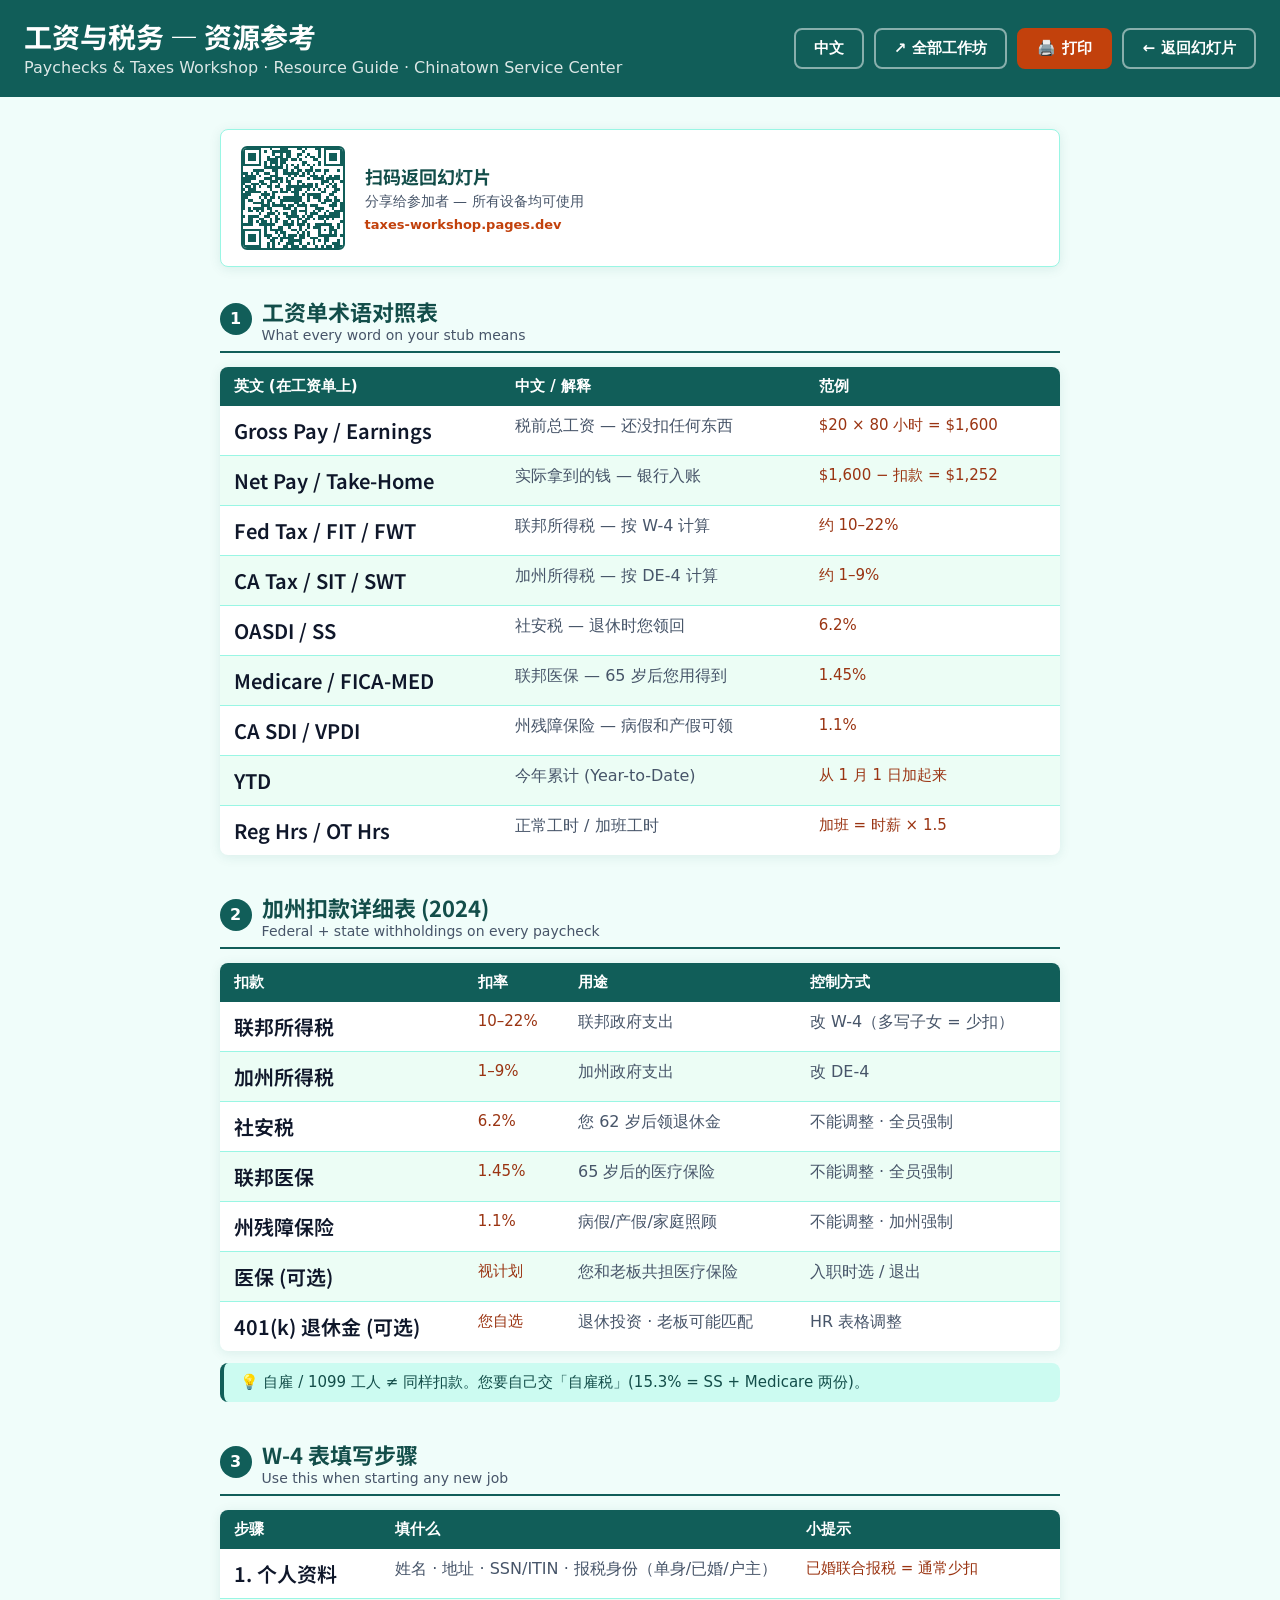
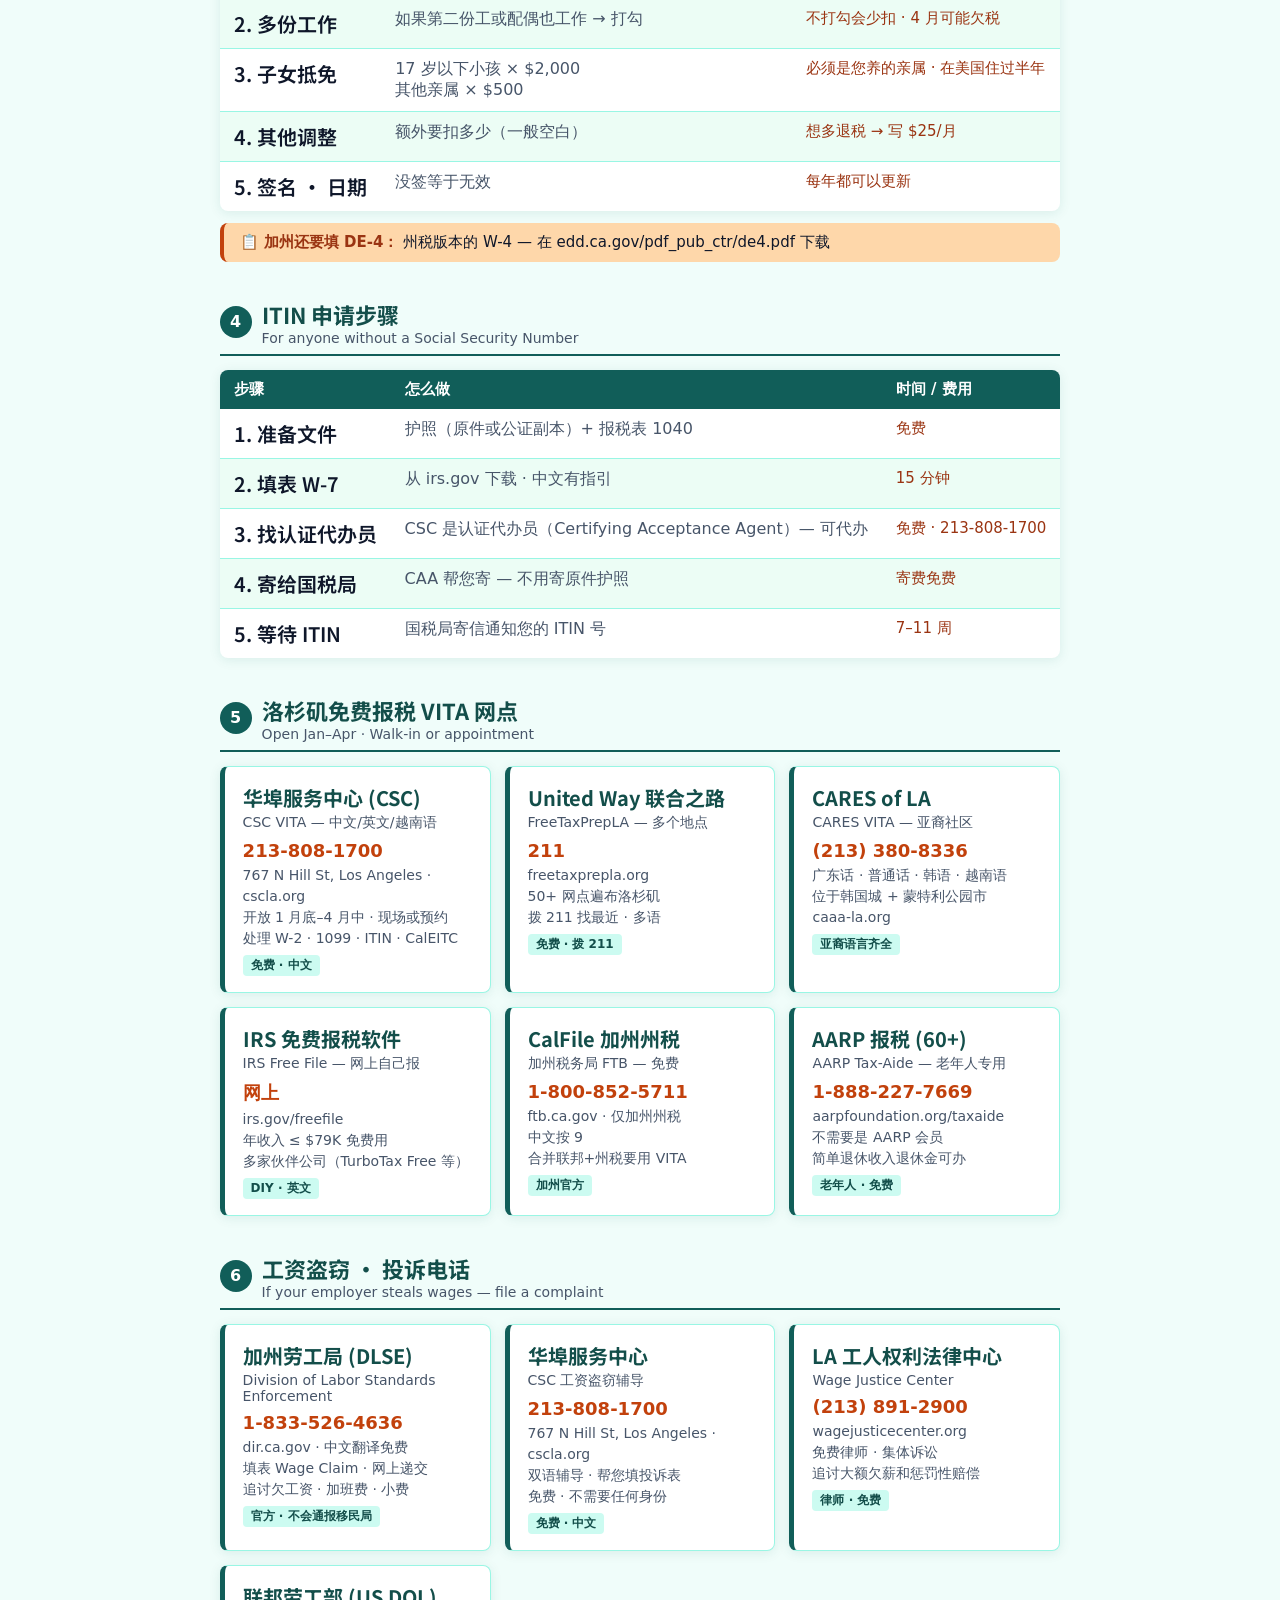
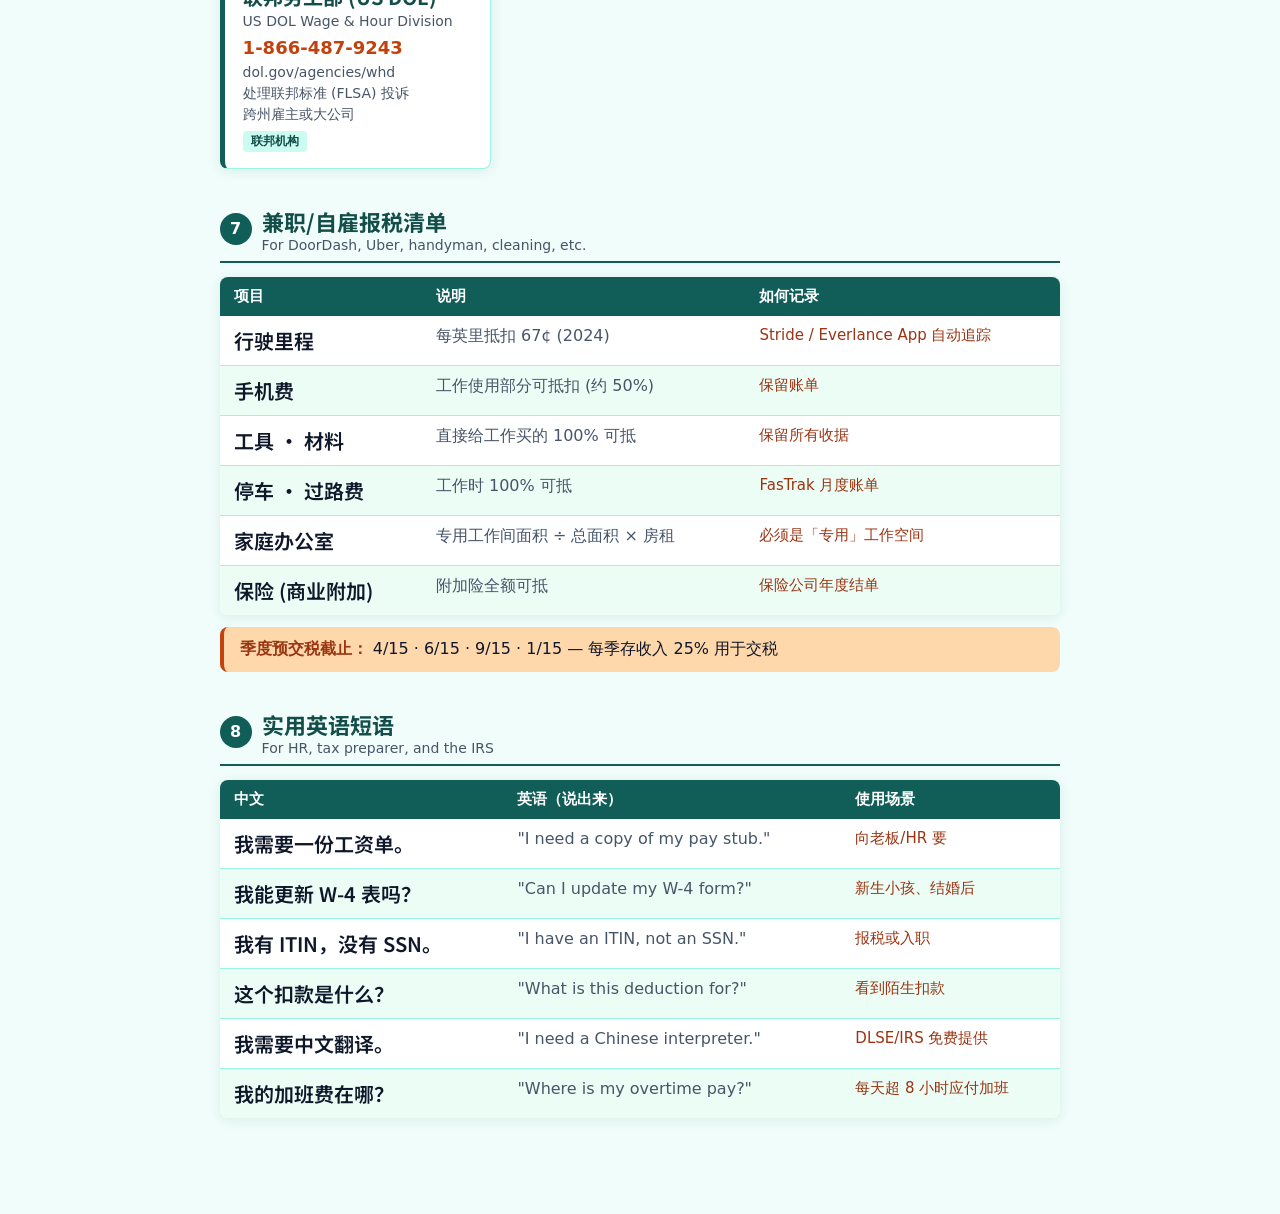
==== resources.html @ 1cefc733 "Initial commit — 13-slide Money & Taxes workshop (W14) + Mei-Lin audit fixes + apple-touch-icon" ====
<!DOCTYPE html>
<html lang="zh-CN">
<head>
  <meta charset="UTF-8">
  <meta name="viewport" content="width=device-width, initial-scale=1.0">
  <title>工资与税务资源 · Paychecks &amp; Taxes Resources — CSC</title>
  <meta name="description" content="Workers' tax reference for LA — pay stub glossary, deductions, W-4, ITIN, free VITA tax filing sites, wage theft hotlines. Chinatown Service Center.">
  <link rel="canonical" href="https://taxes-workshop.pages.dev/resources">
  <meta property="og:title" content="工资与税务资源 · Paychecks & Taxes Resources — Chinatown Service Center">
  <meta property="og:description" content="Bilingual workers' tax reference — pay stub glossary, all 5 CA deductions, W-4 / DE-4, ITIN steps, free VITA sites, wage theft hotlines.">
  <meta property="og:type" content="website">
  <meta property="og:url" content="https://taxes-workshop.pages.dev/resources">
  <link rel="icon" href="data:image/svg+xml,<svg xmlns='http://www.w3.org/2000/svg' viewBox='0 0 100 100'><text y='.9em' font-size='90'>💰</text></svg>">
  <meta name="theme-color" content="#115e59">
  <link rel="preconnect" href="https://fonts.googleapis.com">
  <link rel="preconnect" href="https://fonts.gstatic.com" crossorigin>
  <link rel="stylesheet" href="https://fonts.googleapis.com/css2?family=Noto+Sans+SC:wght@400;500;700&display=swap">
  <link rel="stylesheet" href="styles.css">
  <link rel="stylesheet" href="print.css">
</head>
<body class="zh resources-body">
<a class="skip-to-main" href="#main-content">跳至主内容 · Skip to main content</a>

<!-- ── Header ──────────────────────────────────────────── -->
<header class="resources-header no-print">
  <div class="resources-title-block">
    <div class="resources-title-zh">工资与税务 — 资源参考</div>
    <div class="resources-title-en">Paychecks &amp; Taxes Workshop · Resource Guide · Chinatown Service Center</div>
  </div>
  <div class="header-actions">
    <button class="btn-ghost" id="langToggle" data-action="toggle-lang" aria-label="切换语言 · Toggle language">中文</button>
    <a class="btn-ghost" href="https://csc-workshops.pages.dev" target="_blank" rel="noopener">↗ <span class="zh">全部工作坊</span><span class="en">All workshops</span></a>
    <button class="btn-primary print-btn" data-action="print">🖨️ <span class="zh">打印</span><span class="en">Print</span></button>
    <a class="btn-ghost back-link" href="index.html">← <span class="zh">返回幻灯片</span><span class="en">Back to Slides</span></a>
  </div>
</header>

<main class="resources-page" id="main-content">

  <!-- QR top -->
  <div class="qr-top-row no-print" id="qr-top-row">
    <div id="qr-top" role="img" aria-label="QR code linking back to the slides · 返回幻灯片二维码"></div>
    <div class="qr-top-info">
      <div class="qr-top-zh"><span class="zh">扫码返回幻灯片</span><span class="en">Scan to view slides</span></div>
      <div class="qr-top-en"><span class="zh">分享给参加者 — 所有设备均可使用</span><span class="en">Share with participants — works on any device</span></div>
      <div class="qr-top-url">taxes-workshop.pages.dev</div>
    </div>
  </div>

  <!-- ── Section 1: Pay Stub Glossary ─────────────────── -->
  <div class="resource-section">
    <div class="section-header">
      <div class="section-num">1</div>
      <div>
        <div class="section-title-zh"><span class="zh">工资单术语对照表</span><span class="en">Pay Stub Glossary</span></div>
        <div class="section-title-en"><span class="zh">What every word on your stub means</span><span class="en">工资单上每个英文术语的意思</span></div>
      </div>
    </div>
    <table class="res-table">
      <thead>
        <tr>
          <th><span class="zh">英文 (在工资单上)</span><span class="en">English (on stub)</span></th>
          <th><span class="zh">中文 / 解释</span><span class="en">Chinese / Meaning</span></th>
          <th><span class="zh">范例</span><span class="en">Example</span></th>
        </tr>
      </thead>
      <tbody>
        <tr>
          <td class="zh-cell">Gross Pay / Earnings</td>
          <td class="en-cell"><span class="zh">税前总工资 — 还没扣任何东西</span><span class="en">Pre-tax total — before any deductions</span></td>
          <td class="tip-cell"><span class="zh">$20 × 80 小时 = $1,600</span><span class="en">$20 × 80 hrs = $1,600</span></td>
        </tr>
        <tr>
          <td class="zh-cell">Net Pay / Take-Home</td>
          <td class="en-cell"><span class="zh">实际拿到的钱 — 银行入账</span><span class="en">Actual amount deposited</span></td>
          <td class="tip-cell"><span class="zh">$1,600 − 扣款 = $1,252</span><span class="en">$1,600 − deductions = $1,252</span></td>
        </tr>
        <tr>
          <td class="zh-cell">Fed Tax / FIT / FWT</td>
          <td class="en-cell"><span class="zh">联邦所得税 — 按 W-4 计算</span><span class="en">Federal Income Tax — set by W-4</span></td>
          <td class="tip-cell"><span class="zh">约 10–22%</span><span class="en">~10–22%</span></td>
        </tr>
        <tr>
          <td class="zh-cell">CA Tax / SIT / SWT</td>
          <td class="en-cell"><span class="zh">加州所得税 — 按 DE-4 计算</span><span class="en">CA State Tax — set by DE-4</span></td>
          <td class="tip-cell"><span class="zh">约 1–9%</span><span class="en">~1–9%</span></td>
        </tr>
        <tr>
          <td class="zh-cell">OASDI / SS</td>
          <td class="en-cell"><span class="zh">社安税 — 退休时您领回</span><span class="en">Social Security — funds your retirement</span></td>
          <td class="tip-cell">6.2%</td>
        </tr>
        <tr>
          <td class="zh-cell">Medicare / FICA-MED</td>
          <td class="en-cell"><span class="zh">联邦医保 — 65 岁后您用得到</span><span class="en">Medicare — your health care at 65+</span></td>
          <td class="tip-cell">1.45%</td>
        </tr>
        <tr>
          <td class="zh-cell">CA SDI / VPDI</td>
          <td class="en-cell"><span class="zh">州残障保险 — 病假和产假可领</span><span class="en">CA State Disability — covers sick/parental leave</span></td>
          <td class="tip-cell">1.1%</td>
        </tr>
        <tr>
          <td class="zh-cell">YTD</td>
          <td class="en-cell"><span class="zh">今年累计 (Year-to-Date)</span><span class="en">Year-to-Date totals</span></td>
          <td class="tip-cell"><span class="zh">从 1 月 1 日加起来</span><span class="en">Adds up from Jan 1</span></td>
        </tr>
        <tr>
          <td class="zh-cell">Reg Hrs / OT Hrs</td>
          <td class="en-cell"><span class="zh">正常工时 / 加班工时</span><span class="en">Regular Hours / Overtime Hours</span></td>
          <td class="tip-cell"><span class="zh">加班 = 时薪 × 1.5</span><span class="en">OT = rate × 1.5</span></td>
        </tr>
      </tbody>
    </table>
  </div>

  <!-- ── Section 2: All CA Deductions Detail ──────────── -->
  <div class="resource-section">
    <div class="section-header">
      <div class="section-num">2</div>
      <div>
        <div class="section-title-zh"><span class="zh">加州扣款详细表 (2024)</span><span class="en">All CA Paycheck Deductions (2024)</span></div>
        <div class="section-title-en"><span class="zh">Federal + state withholdings on every paycheck</span><span class="en">每张工资单的联邦+州扣款</span></div>
      </div>
    </div>
    <table class="res-table">
      <thead>
        <tr>
          <th><span class="zh">扣款</span><span class="en">Deduction</span></th>
          <th><span class="zh">扣率</span><span class="en">Rate</span></th>
          <th><span class="zh">用途</span><span class="en">What it pays for</span></th>
          <th><span class="zh">控制方式</span><span class="en">How to adjust</span></th>
        </tr>
      </thead>
      <tbody>
        <tr>
          <td class="zh-cell"><span class="zh">联邦所得税</span><span class="en">Federal Income Tax</span></td>
          <td class="tip-cell">10–22%</td>
          <td class="en-cell"><span class="zh">联邦政府支出</span><span class="en">Federal services, military, etc.</span></td>
          <td class="en-cell"><span class="zh">改 W-4（多写子女 = 少扣）</span><span class="en">Update W-4 (more dependents = less withheld)</span></td>
        </tr>
        <tr>
          <td class="zh-cell"><span class="zh">加州所得税</span><span class="en">CA State Tax</span></td>
          <td class="tip-cell">1–9%</td>
          <td class="en-cell"><span class="zh">加州政府支出</span><span class="en">CA schools, roads, etc.</span></td>
          <td class="en-cell"><span class="zh">改 DE-4</span><span class="en">Update DE-4 form</span></td>
        </tr>
        <tr>
          <td class="zh-cell"><span class="zh">社安税</span><span class="en">Social Security (OASDI)</span></td>
          <td class="tip-cell">6.2%</td>
          <td class="en-cell"><span class="zh">您 62 岁后领退休金</span><span class="en">Your retirement at 62+</span></td>
          <td class="en-cell"><span class="zh">不能调整 · 全员强制</span><span class="en">Cannot adjust · Mandatory</span></td>
        </tr>
        <tr>
          <td class="zh-cell"><span class="zh">联邦医保</span><span class="en">Medicare</span></td>
          <td class="tip-cell">1.45%</td>
          <td class="en-cell"><span class="zh">65 岁后的医疗保险</span><span class="en">Your healthcare at 65+</span></td>
          <td class="en-cell"><span class="zh">不能调整 · 全员强制</span><span class="en">Cannot adjust · Mandatory</span></td>
        </tr>
        <tr>
          <td class="zh-cell"><span class="zh">州残障保险</span><span class="en">CA SDI / PFL</span></td>
          <td class="tip-cell">1.1%</td>
          <td class="en-cell"><span class="zh">病假/产假/家庭照顾</span><span class="en">Sick / parental / family-care leave</span></td>
          <td class="en-cell"><span class="zh">不能调整 · 加州强制</span><span class="en">Cannot adjust · CA-mandated</span></td>
        </tr>
        <tr>
          <td class="zh-cell"><span class="zh">医保 (可选)</span><span class="en">Health Insurance (optional)</span></td>
          <td class="tip-cell"><span class="zh">视计划</span><span class="en">varies</span></td>
          <td class="en-cell"><span class="zh">您和老板共担医疗保险</span><span class="en">Employer-sponsored health plan</span></td>
          <td class="en-cell"><span class="zh">入职时选 / 退出</span><span class="en">Enroll / waive at onboarding</span></td>
        </tr>
        <tr>
          <td class="zh-cell"><span class="zh">401(k) 退休金 (可选)</span><span class="en">401(k) (optional)</span></td>
          <td class="tip-cell"><span class="zh">您自选</span><span class="en">your choice</span></td>
          <td class="en-cell"><span class="zh">退休投资 · 老板可能匹配</span><span class="en">Retirement investing · employer may match</span></td>
          <td class="en-cell"><span class="zh">HR 表格调整</span><span class="en">Adjust through HR</span></td>
        </tr>
      </tbody>
    </table>
    <div style="margin-top:12px;background:var(--primary-light);border-left:4px solid var(--primary);border-radius:8px;padding:10px 16px;font-size:15px;color:var(--primary-dark);">
      <span class="zh">💡 自雇 / 1099 工人 ≠ 同样扣款。您要自己交「自雇税」(15.3% = SS + Medicare 两份)。</span>
      <span class="en">💡 Self-employed / 1099 ≠ same deductions. You pay self-employment tax (15.3% = double SS + Medicare).</span>
    </div>
  </div>

  <!-- ── Section 3: W-4 Quick Steps ───────────────────── -->
  <div class="resource-section">
    <div class="section-header">
      <div class="section-num">3</div>
      <div>
        <div class="section-title-zh"><span class="zh">W-4 表填写步骤</span><span class="en">W-4 Form: Step-by-Step</span></div>
        <div class="section-title-en"><span class="zh">Use this when starting any new job</span><span class="en">每份新工作入职时使用</span></div>
      </div>
    </div>
    <table class="res-table">
      <thead>
        <tr>
          <th><span class="zh">步骤</span><span class="en">Step</span></th>
          <th><span class="zh">填什么</span><span class="en">What to fill</span></th>
          <th><span class="zh">小提示</span><span class="en">Tip</span></th>
        </tr>
      </thead>
      <tbody>
        <tr>
          <td class="zh-cell"><span class="zh">1. 个人资料</span><span class="en">1. Personal Info</span></td>
          <td class="en-cell"><span class="zh">姓名 · 地址 · SSN/ITIN · 报税身份（单身/已婚/户主）</span><span class="en">Name · Address · SSN/ITIN · Filing Status (Single/Married/HOH)</span></td>
          <td class="tip-cell"><span class="zh">已婚联合报税 = 通常少扣</span><span class="en">"Married filing jointly" = usually less withheld</span></td>
        </tr>
        <tr>
          <td class="zh-cell"><span class="zh">2. 多份工作</span><span class="en">2. Multiple Jobs</span></td>
          <td class="en-cell"><span class="zh">如果第二份工或配偶也工作 → 打勾</span><span class="en">Check the box if you have a 2nd job or spouse works</span></td>
          <td class="tip-cell"><span class="zh">不打勾会少扣 · 4 月可能欠税</span><span class="en">If unchecked, you may owe at tax time</span></td>
        </tr>
        <tr>
          <td class="zh-cell"><span class="zh">3. 子女抵免</span><span class="en">3. Dependents Credit</span></td>
          <td class="en-cell"><span class="zh">17 岁以下小孩 × $2,000<br>其他亲属 × $500</span><span class="en">Under-17 child × $2,000<br>Other dependent × $500</span></td>
          <td class="tip-cell"><span class="zh">必须是您养的亲属 · 在美国住过半年</span><span class="en">Must support &amp; share home 6+ months</span></td>
        </tr>
        <tr>
          <td class="zh-cell"><span class="zh">4. 其他调整</span><span class="en">4. Other Adjustments</span></td>
          <td class="en-cell"><span class="zh">额外要扣多少（一般空白）</span><span class="en">Extra withholding (usually blank)</span></td>
          <td class="tip-cell"><span class="zh">想多退税 → 写 $25/月</span><span class="en">Want a bigger refund? → write $25/check</span></td>
        </tr>
        <tr>
          <td class="zh-cell"><span class="zh">5. 签名 · 日期</span><span class="en">5. Sign &amp; Date</span></td>
          <td class="en-cell"><span class="zh">没签等于无效</span><span class="en">Unsigned = invalid</span></td>
          <td class="tip-cell"><span class="zh">每年都可以更新</span><span class="en">Update anytime — turn in to HR</span></td>
        </tr>
      </tbody>
    </table>
    <div style="margin-top:12px;background:var(--accent-light);border-left:4px solid var(--accent);border-radius:8px;padding:10px 16px;font-size:15px;">
      <strong style="color:var(--accent-text);"><span class="zh">📋 加州还要填 DE-4：</span><span class="en">📋 CA also requires DE-4: </span></strong>
      <span class="zh">州税版本的 W-4 — 在 edd.ca.gov/pdf_pub_ctr/de4.pdf 下载</span>
      <span class="en">CA state version — download at edd.ca.gov/pdf_pub_ctr/de4.pdf</span>
    </div>
  </div>

  <!-- ── Section 4: ITIN Application ──────────────────── -->
  <div class="resource-section">
    <div class="section-header">
      <div class="section-num">4</div>
      <div>
        <div class="section-title-zh"><span class="zh">ITIN 申请步骤</span><span class="en">How to Get an ITIN</span></div>
        <div class="section-title-en"><span class="zh">For anyone without a Social Security Number</span><span class="en">没有 SSN 的人都可以申请</span></div>
      </div>
    </div>
    <table class="res-table">
      <thead>
        <tr>
          <th><span class="zh">步骤</span><span class="en">Step</span></th>
          <th><span class="zh">怎么做</span><span class="en">What to do</span></th>
          <th><span class="zh">时间 / 费用</span><span class="en">Time / Cost</span></th>
        </tr>
      </thead>
      <tbody>
        <tr>
          <td class="zh-cell"><span class="zh">1. 准备文件</span><span class="en">1. Gather Docs</span></td>
          <td class="en-cell"><span class="zh">护照（原件或公证副本）+ 报税表 1040</span><span class="en">Passport (original or certified copy) + Form 1040</span></td>
          <td class="tip-cell"><span class="zh">免费</span><span class="en">Free</span></td>
        </tr>
        <tr>
          <td class="zh-cell"><span class="zh">2. 填表 W-7</span><span class="en">2. Fill Form W-7</span></td>
          <td class="en-cell"><span class="zh">从 irs.gov 下载 · 中文有指引</span><span class="en">Download from irs.gov · Chinese instructions available</span></td>
          <td class="tip-cell"><span class="zh">15 分钟</span><span class="en">~15 minutes</span></td>
        </tr>
        <tr>
          <td class="zh-cell"><span class="zh">3. 找认证代办员</span><span class="en">3. Find a CAA</span></td>
          <td class="en-cell"><span class="zh">CSC 是认证代办员（Certifying Acceptance Agent）— 可代办</span><span class="en">CSC is a Certifying Acceptance Agent — we can process for you</span></td>
          <td class="tip-cell"><span class="zh">免费 · 213-808-1700</span><span class="en">Free · 213-808-1700</span></td>
        </tr>
        <tr>
          <td class="zh-cell"><span class="zh">4. 寄给国税局</span><span class="en">4. Mail to IRS</span></td>
          <td class="en-cell"><span class="zh">CAA 帮您寄 — 不用寄原件护照</span><span class="en">CAA mails for you — no need to mail original passport</span></td>
          <td class="tip-cell"><span class="zh">寄费免费</span><span class="en">Mailing free</span></td>
        </tr>
        <tr>
          <td class="zh-cell"><span class="zh">5. 等待 ITIN</span><span class="en">5. Wait for ITIN</span></td>
          <td class="en-cell"><span class="zh">国税局寄信通知您的 ITIN 号</span><span class="en">IRS mails you the assigned ITIN number</span></td>
          <td class="tip-cell"><span class="zh">7–11 周</span><span class="en">7–11 weeks</span></td>
        </tr>
      </tbody>
    </table>
  </div>

  <!-- ── Section 5: Free VITA Tax Sites in LA ─────────── -->
  <div class="resource-section">
    <div class="section-header">
      <div class="section-num">5</div>
      <div>
        <div class="section-title-zh"><span class="zh">洛杉矶免费报税 VITA 网点</span><span class="en">Free VITA Tax Sites in LA</span></div>
        <div class="section-title-en"><span class="zh">Open Jan–Apr · Walk-in or appointment</span><span class="en">1–4 月开放 · 预约或自来</span></div>
      </div>
    </div>
    <div class="org-cards">
      <div class="org-card">
        <div class="org-name-zh"><span class="zh">华埠服务中心 (CSC)</span><span class="en">Chinatown Service Center</span></div>
        <div class="org-name-en"><span class="zh">CSC VITA — 中文/英文/越南语</span><span class="en">CSC VITA — Chinese/English/Vietnamese</span></div>
        <div class="org-phone">213-808-1700</div>
        <div class="org-detail">
          <span class="zh">767 N Hill St, Los Angeles · cscla.org<br>开放 1 月底–4 月中 · 现场或预约<br>处理 W-2 · 1099 · ITIN · CalEITC</span>
          <span class="en">767 N Hill St, Los Angeles · cscla.org<br>Open late Jan–mid Apr · Walk-in or appointment<br>Handles W-2, 1099, ITIN, CalEITC</span>
        </div>
        <div class="org-badge"><span class="zh">免费 · 中文</span><span class="en">Free · Chinese available</span></div>
      </div>
      <div class="org-card">
        <div class="org-name-zh"><span class="zh">United Way 联合之路</span><span class="en">United Way of Greater LA</span></div>
        <div class="org-name-en"><span class="zh">FreeTaxPrepLA — 多个地点</span><span class="en">FreeTaxPrepLA — Multiple sites</span></div>
        <div class="org-phone">211</div>
        <div class="org-detail">
          <span class="zh">freetaxprepla.org<br>50+ 网点遍布洛杉矶<br>拨 211 找最近 · 多语</span>
          <span class="en">freetaxprepla.org<br>50+ sites across LA<br>Call 211 for nearest · Multilingual</span>
        </div>
        <div class="org-badge"><span class="zh">免费 · 拨 211</span><span class="en">Free · Dial 211</span></div>
      </div>
      <div class="org-card">
        <div class="org-name-zh"><span class="zh">CARES of LA</span><span class="en">Center for Asians United</span></div>
        <div class="org-name-en"><span class="zh">CARES VITA — 亚裔社区</span><span class="en">CARES VITA — Asian community</span></div>
        <div class="org-phone">(213) 380-8336</div>
        <div class="org-detail">
          <span class="zh">广东话 · 普通话 · 韩语 · 越南语<br>位于韩国城 + 蒙特利公园市<br>caaa-la.org</span>
          <span class="en">Cantonese · Mandarin · Korean · Vietnamese<br>Sites in Koreatown + Monterey Park<br>caaa-la.org</span>
        </div>
        <div class="org-badge"><span class="zh">亚裔语言齐全</span><span class="en">Asian languages</span></div>
      </div>
      <div class="org-card">
        <div class="org-name-zh"><span class="zh">IRS 免费报税软件</span><span class="en">IRS Free File</span></div>
        <div class="org-name-en"><span class="zh">IRS Free File — 网上自己报</span><span class="en">IRS Free File — DIY online</span></div>
        <div class="org-phone"><span class="zh">网上</span><span class="en">Online</span></div>
        <div class="org-detail">
          <span class="zh">irs.gov/freefile<br>年收入 ≤ $79K 免费用<br>多家伙伴公司（TurboTax Free 等）</span>
          <span class="en">irs.gov/freefile<br>Income ≤ $79K — free use<br>Partner software (TurboTax Free, etc.)</span>
        </div>
        <div class="org-badge"><span class="zh">DIY · 英文</span><span class="en">DIY · English</span></div>
      </div>
      <div class="org-card">
        <div class="org-name-zh"><span class="zh">CalFile 加州州税</span><span class="en">CalFile (CA State)</span></div>
        <div class="org-name-en"><span class="zh">加州税务局 FTB — 免费</span><span class="en">CA Franchise Tax Board — Free</span></div>
        <div class="org-phone">1-800-852-5711</div>
        <div class="org-detail">
          <span class="zh">ftb.ca.gov · 仅加州州税<br>中文按 9<br>合并联邦+州税要用 VITA</span>
          <span class="en">ftb.ca.gov · CA state return only<br>Press 9 for Chinese<br>For federal+state combined, use VITA</span>
        </div>
        <div class="org-badge"><span class="zh">加州官方</span><span class="en">Official CA</span></div>
      </div>
      <div class="org-card">
        <div class="org-name-zh"><span class="zh">AARP 报税 (60+)</span><span class="en">AARP Tax-Aide (60+)</span></div>
        <div class="org-name-en"><span class="zh">AARP Tax-Aide — 老年人专用</span><span class="en">AARP Tax-Aide — Seniors</span></div>
        <div class="org-phone">1-888-227-7669</div>
        <div class="org-detail">
          <span class="zh">aarpfoundation.org/taxaide<br>不需要是 AARP 会员<br>简单退休收入退休金可办</span>
          <span class="en">aarpfoundation.org/taxaide<br>No AARP membership required<br>Best for simple senior returns</span>
        </div>
        <div class="org-badge"><span class="zh">老年人 · 免费</span><span class="en">60+ · Free</span></div>
      </div>
    </div>
  </div>

  <!-- ── Section 6: Wage Theft Help ───────────────────── -->
  <div class="resource-section">
    <div class="section-header">
      <div class="section-num">6</div>
      <div>
        <div class="section-title-zh"><span class="zh">工资盗窃 · 投诉电话</span><span class="en">Wage Theft Help</span></div>
        <div class="section-title-en"><span class="zh">If your employer steals wages — file a complaint</span><span class="en">如果老板偷工资 — 这些机构可以帮您</span></div>
      </div>
    </div>
    <div class="org-cards">
      <div class="org-card">
        <div class="org-name-zh"><span class="zh">加州劳工局 (DLSE)</span><span class="en">CA Labor Commissioner (DLSE)</span></div>
        <div class="org-name-en"><span class="zh">Division of Labor Standards Enforcement</span><span class="en">DLSE — 加州劳工标准执行</span></div>
        <div class="org-phone">1-833-526-4636</div>
        <div class="org-detail">
          <span class="zh">dir.ca.gov · 中文翻译免费<br>填表 Wage Claim · 网上递交<br>追讨欠工资 · 加班费 · 小费</span>
          <span class="en">dir.ca.gov · Free Chinese interpretation<br>File a Wage Claim online<br>Recover unpaid wages, OT, tips</span>
        </div>
        <div class="org-badge"><span class="zh">官方 · 不会通报移民局</span><span class="en">Official · No immigration check</span></div>
      </div>
      <div class="org-card">
        <div class="org-name-zh"><span class="zh">华埠服务中心</span><span class="en">Chinatown Service Center</span></div>
        <div class="org-name-en"><span class="zh">CSC 工资盗窃辅导</span><span class="en">CSC Wage Theft Counseling</span></div>
        <div class="org-phone">213-808-1700</div>
        <div class="org-detail">
          <span class="zh">767 N Hill St, Los Angeles · cscla.org<br>双语辅导 · 帮您填投诉表<br>免费 · 不需要任何身份</span>
          <span class="en">767 N Hill St, Los Angeles · cscla.org<br>Bilingual support filing complaints<br>Free · No status required</span>
        </div>
        <div class="org-badge"><span class="zh">免费 · 中文</span><span class="en">Free · Chinese</span></div>
      </div>
      <div class="org-card">
        <div class="org-name-zh"><span class="zh">LA 工人权利法律中心</span><span class="en">LA Wage Justice Coalition</span></div>
        <div class="org-name-en"><span class="zh">Wage Justice Center</span><span class="en">工资正义中心</span></div>
        <div class="org-phone">(213) 891-2900</div>
        <div class="org-detail">
          <span class="zh">wagejusticecenter.org<br>免费律师 · 集体诉讼<br>追讨大额欠薪和惩罚性赔偿</span>
          <span class="en">wagejusticecenter.org<br>Free attorneys · Class actions<br>Large wage theft + penalties</span>
        </div>
        <div class="org-badge"><span class="zh">律师 · 免费</span><span class="en">Free attorneys</span></div>
      </div>
      <div class="org-card">
        <div class="org-name-zh"><span class="zh">联邦劳工部 (US DOL)</span><span class="en">US Dept of Labor</span></div>
        <div class="org-name-en"><span class="zh">US DOL Wage &amp; Hour Division</span><span class="en">联邦劳工部 — 工资工时部</span></div>
        <div class="org-phone">1-866-487-9243</div>
        <div class="org-detail">
          <span class="zh">dol.gov/agencies/whd<br>处理联邦标准 (FLSA) 投诉<br>跨州雇主或大公司</span>
          <span class="en">dol.gov/agencies/whd<br>Handles federal (FLSA) violations<br>Multi-state employers / large companies</span>
        </div>
        <div class="org-badge"><span class="zh">联邦机构</span><span class="en">Federal agency</span></div>
      </div>
    </div>
  </div>

  <!-- ── Section 7: Gig Worker Tax Checklist ──────────── -->
  <div class="resource-section">
    <div class="section-header">
      <div class="section-num">7</div>
      <div>
        <div class="section-title-zh"><span class="zh">兼职/自雇报税清单</span><span class="en">Gig &amp; Self-Employed Tax Checklist</span></div>
        <div class="section-title-en"><span class="zh">For DoorDash, Uber, handyman, cleaning, etc.</span><span class="en">DoorDash · Uber · 装修 · 清洁等通用</span></div>
      </div>
    </div>
    <table class="res-table">
      <thead>
        <tr>
          <th><span class="zh">项目</span><span class="en">Item</span></th>
          <th><span class="zh">说明</span><span class="en">What it is</span></th>
          <th><span class="zh">如何记录</span><span class="en">How to track</span></th>
        </tr>
      </thead>
      <tbody>
        <tr>
          <td class="zh-cell"><span class="zh">行驶里程</span><span class="en">Business Mileage</span></td>
          <td class="en-cell"><span class="zh">每英里抵扣 67¢ (2024)</span><span class="en">67¢ per mile deduction (2024)</span></td>
          <td class="tip-cell"><span class="zh">Stride / Everlance App 自动追踪</span><span class="en">Stride / Everlance app auto-tracks</span></td>
        </tr>
        <tr>
          <td class="zh-cell"><span class="zh">手机费</span><span class="en">Phone Bill</span></td>
          <td class="en-cell"><span class="zh">工作使用部分可抵扣 (约 50%)</span><span class="en">Work-use portion deductible (~50%)</span></td>
          <td class="tip-cell"><span class="zh">保留账单</span><span class="en">Keep monthly bills</span></td>
        </tr>
        <tr>
          <td class="zh-cell"><span class="zh">工具 · 材料</span><span class="en">Tools / Supplies</span></td>
          <td class="en-cell"><span class="zh">直接给工作买的 100% 可抵</span><span class="en">Bought for work — 100% deductible</span></td>
          <td class="tip-cell"><span class="zh">保留所有收据</span><span class="en">Save all receipts</span></td>
        </tr>
        <tr>
          <td class="zh-cell"><span class="zh">停车 · 过路费</span><span class="en">Parking · Tolls</span></td>
          <td class="en-cell"><span class="zh">工作时 100% 可抵</span><span class="en">100% deductible during work</span></td>
          <td class="tip-cell"><span class="zh">FasTrak 月度账单</span><span class="en">FasTrak monthly statements</span></td>
        </tr>
        <tr>
          <td class="zh-cell"><span class="zh">家庭办公室</span><span class="en">Home Office</span></td>
          <td class="en-cell"><span class="zh">专用工作间面积 ÷ 总面积 × 房租</span><span class="en">Dedicated work area ÷ total ÷ rent</span></td>
          <td class="tip-cell"><span class="zh">必须是「专用」工作空间</span><span class="en">Must be exclusive work space</span></td>
        </tr>
        <tr>
          <td class="zh-cell"><span class="zh">保险 (商业附加)</span><span class="en">Insurance (rideshare endorsement)</span></td>
          <td class="en-cell"><span class="zh">附加险全额可抵</span><span class="en">Endorsement 100% deductible</span></td>
          <td class="tip-cell"><span class="zh">保险公司年度结单</span><span class="en">Insurer annual statement</span></td>
        </tr>
      </tbody>
    </table>
    <div style="margin-top:12px;background:var(--accent-light);border-left:4px solid var(--accent);border-radius:8px;padding:12px 16px;font-size:16px;">
      <strong style="color:var(--accent-text);"><span class="zh">季度预交税截止：</span><span class="en">Quarterly Tax Due: </span></strong>
      <span class="zh">4/15 · 6/15 · 9/15 · 1/15</span>
      <span class="en">Apr 15 · Jun 15 · Sep 15 · Jan 15</span>
      <span class="zh"> — 每季存收入 25% 用于交税</span>
      <span class="en"> — Save 25% of earnings each quarter</span>
    </div>
  </div>

  <!-- ── Section 8: Useful English Phrases ────────────── -->
  <div class="resource-section">
    <div class="section-header">
      <div class="section-num">8</div>
      <div>
        <div class="section-title-zh"><span class="zh">实用英语短语</span><span class="en">Useful English Phrases</span></div>
        <div class="section-title-en"><span class="zh">For HR, tax preparer, and the IRS</span><span class="en">与 HR、报税员、国税局沟通时常用</span></div>
      </div>
    </div>
    <table class="res-table">
      <thead>
        <tr>
          <th><span class="zh">中文</span><span class="en">Chinese</span></th>
          <th><span class="zh">英语（说出来）</span><span class="en">English (say this)</span></th>
          <th><span class="zh">使用场景</span><span class="en">When to use</span></th>
        </tr>
      </thead>
      <tbody>
        <tr>
          <td class="zh-cell"><span class="zh">我需要一份工资单。</span><span class="en">I need a copy of my pay stub.</span></td>
          <td class="en-cell">"I need a copy of my pay stub."</td>
          <td class="tip-cell"><span class="zh">向老板/HR 要</span><span class="en">Asking HR</span></td>
        </tr>
        <tr>
          <td class="zh-cell"><span class="zh">我能更新 W-4 表吗？</span><span class="en">Can I update my W-4?</span></td>
          <td class="en-cell">"Can I update my W-4 form?"</td>
          <td class="tip-cell"><span class="zh">新生小孩、结婚后</span><span class="en">After baby, marriage</span></td>
        </tr>
        <tr>
          <td class="zh-cell"><span class="zh">我有 ITIN，没有 SSN。</span><span class="en">I have an ITIN, not an SSN.</span></td>
          <td class="en-cell">"I have an ITIN, not an SSN."</td>
          <td class="tip-cell"><span class="zh">报税或入职</span><span class="en">Tax prep or onboarding</span></td>
        </tr>
        <tr>
          <td class="zh-cell"><span class="zh">这个扣款是什么？</span><span class="en">What is this deduction for?</span></td>
          <td class="en-cell">"What is this deduction for?"</td>
          <td class="tip-cell"><span class="zh">看到陌生扣款</span><span class="en">Unfamiliar item on stub</span></td>
        </tr>
        <tr>
          <td class="zh-cell"><span class="zh">我需要中文翻译。</span><span class="en">I need a Chinese interpreter.</span></td>
          <td class="en-cell">"I need a Chinese interpreter."</td>
          <td class="tip-cell"><span class="zh">DLSE/IRS 免费提供</span><span class="en">Free at DLSE/IRS</span></td>
        </tr>
        <tr>
          <td class="zh-cell"><span class="zh">我的加班费在哪？</span><span class="en">Where's my overtime pay?</span></td>
          <td class="en-cell">"Where is my overtime pay?"</td>
          <td class="tip-cell"><span class="zh">每天超 8 小时应付加班</span><span class="en">Over 8 hrs/day = OT due</span></td>
        </tr>
      </tbody>
    </table>
  </div>

</main>

<script src="qrcode.min.js"></script>
<script src="resources.js"></script>
</body>
</html>
---- styles.css ----
/* ─── CSS Custom Properties ─────────────────────────────── */
:root {
  --bg:           #f0fdfa;
  --surface:      #ffffff;
  --primary:      #115e59;
  --primary-dark: #134e4a;
  --primary-light:#ccfbf1;
  --accent:       #c2410c;
  --accent-text:  #9a3412;
  --accent-light: #fed7aa;
  --text:         #0f172a;
  --text-sub:     #475569;
  --border:       #99f6e4;
  --shadow:       0 2px 12px rgba(17,94,89,0.10);
  --radius-card:  8px;
  --radius-activity: 12px;
  --radius-btn:   8px;
  --transition:   200ms ease;
  /* Activity match-state colors — teal / copper / emerald / red */
  --match-1:      #115e59;
  --match-1-bg:   #ccfbf1;
  --match-2:      #c2410c;
  --match-2-bg:   #fed7aa;
  --match-3:      #047857;
  --match-3-bg:   #d1fae5;
  --match-4:      #b91c1c;
  --match-4-bg:   #fee2e2;
}

/* ─── Slide Transition ──────────────────────────────────── */
@keyframes slideFadeIn {
  from { opacity: 0; transform: translateY(6px); }
  to   { opacity: 1; transform: translateY(0); }
}

/* ─── Reset ─────────────────────────────────────────────── */
*, *::before, *::after { box-sizing: border-box; margin: 0; padding: 0; }
html { font-size: 16px; }
body {
  font-family: -apple-system, BlinkMacSystemFont, "Segoe UI", system-ui, sans-serif;
  background: var(--bg);
  color: var(--text);
  height: 100dvh;
  overflow: hidden;
  display: flex;
  flex-direction: column;
}

/* ─── Language Visibility ───────────────────────────────── */
body.zh .en { display: none !important; }
body:not(.zh) .zh { display: none !important; }

/* ─── Suppress focus ring on programmatic heading focus ─── */
h1:focus:not(:focus-visible),
h2:focus:not(:focus-visible) { outline: none; }
[tabindex="-1"]:focus { outline: none; }

/* ─── Explicit focus-visible for interactive elements ───── */
.nav-btn:focus-visible,
.reveal-btn:focus-visible,
.lang-toggle:focus-visible {
  outline: 3px solid #fff;
  outline-offset: 2px;
}
a:focus-visible {
  outline: 3px solid var(--primary);
  outline-offset: 2px;
  border-radius: 2px;
}

/* ─── Skip Link ─────────────────────────────────────────── */
.skip-to-main {
  position: absolute;
  left: -9999px;
  top: 0;
  background: var(--primary);
  color: #fff;
  padding: 8px 16px;
  z-index: 100;
  border-radius: 0 0 8px 0;
}
.skip-to-main:focus { left: 0; }

/* ─── Noscript ──────────────────────────────────────────── */
.noscript-msg {
  position: fixed; inset: 0;
  display: flex; align-items: center; justify-content: center;
  background: var(--bg); font-size: 1.25rem;
  padding: 2rem; text-align: center;
}

/* ─── Header ────────────────────────────────────────────── */
.slide-header {
  display: flex;
  align-items: center;
  justify-content: space-between;
  padding: 10px 20px;
  background: var(--primary);
  color: #fff;
  flex-shrink: 0;
  min-height: 44px;
}
.section-label {
  font-size: 14px;
  font-weight: 600;
  letter-spacing: 0.03em;
  opacity: 0.9;
}
.slide-counter {
  font-size: 14px;
  font-weight: 600;
  background: rgba(255,255,255,0.2);
  padding: 3px 10px;
  border-radius: 20px;
}

.header-right {
  display: flex;
  align-items: center;
  gap: 10px;
}

.lang-toggle {
  background: rgba(255,255,255,0.18);
  color: #fff;
  border: 1.5px solid rgba(255,255,255,0.4);
  border-radius: var(--radius-btn);
  padding: 4px 12px;
  font-size: 13px;
  font-weight: 600;
  cursor: pointer;
  transition: background var(--transition);
  line-height: 1.4;
  flex-shrink: 0;
}
.lang-toggle:hover { background: rgba(255,255,255,0.28); }

/* ─── Slides Area ───────────────────────────────────────── */
.slides-area {
  flex: 1;
  position: relative;
  overflow: hidden;
}

/* ─── Slide Base ────────────────────────────────────────── */
.slide {
  display: none;
  position: absolute;
  inset: 0;
  background: var(--bg);
  overflow-y: auto;
  padding: 32px 40px 24px;
}
.slide.active { display: flex; flex-direction: column; animation: slideFadeIn 220ms ease-out; }
.slide-centered { align-items: center; text-align: center; }
.slide-inner { width: 100%; max-width: 1100px; margin: 0 auto; }
.slide-centered .slide-inner { display: flex; flex-direction: column; align-items: center; }

/* ─── Title Slide ───────────────────────────────────────── */
.title-slide {
  background: radial-gradient(ellipse at 60% 40%, #0d9488 0%, var(--primary) 55%, var(--primary-dark) 100%);
  justify-content: center;
  color: #fff;
}
.title-slide .slide-inner { text-align: center; }
.csc-name {
  font-size: 18px;
  font-weight: 500;
  opacity: 0.85;
  margin-bottom: 24px;
  letter-spacing: 0.04em;
}
.main-title {
  font-family: "PingFang SC", "Noto Sans SC", "Microsoft YaHei", sans-serif;
  font-size: 64px;
  font-weight: 700;
  line-height: 1.2;
  margin-bottom: 12px;
  text-shadow: 0 2px 8px rgba(0,0,0,0.2);
}
.main-subtitle {
  font-size: 32px;
  font-weight: 400;
  opacity: 0.88;
  margin-bottom: 32px;
}
.date-line { font-size: 18px; opacity: 0.72; margin-bottom: 36px; }
.start-hint {
  display: inline-block;
  font-size: 16px;
  opacity: 0.68;
  background: rgba(255,255,255,0.15);
  padding: 6px 16px;
  border-radius: 20px;
  border: 1px solid rgba(255,255,255,0.3);
}

/* ─── Topic Badge ───────────────────────────────────────── */
.topic-badge svg { vertical-align: middle; }
.topic-badge {
  display: inline-flex;
  align-items: center;
  gap: 6px;
  background: var(--primary-light);
  color: var(--primary-dark);
  font-size: 14px;
  font-weight: 700;
  padding: 5px 14px;
  border-radius: 20px;
  margin-bottom: 16px;
  text-transform: uppercase;
  letter-spacing: 0.04em;
}

/* ─── Slide Headings ────────────────────────────────────── */
.zh-headline {
  font-family: "PingFang SC", "Noto Sans SC", "Microsoft YaHei", sans-serif;
  font-size: 48px;
  font-weight: 700;
  color: var(--primary-dark);
  line-height: 1.2;
  margin-bottom: 6px;
}
.en-subtitle {
  font-size: 22px;
  font-weight: 500;
  color: var(--text-sub);
  margin-bottom: 24px;
  line-height: 1.4;
}

/* ─── Reveal Button ─────────────────────────────────────── */
.reveal-btn {
  background: var(--accent);
  color: #fff;
  border: none;
  border-radius: var(--radius-btn);
  padding: 14px 32px;
  font-size: 20px;
  font-weight: 700;
  cursor: pointer;
  transition: background var(--transition), transform var(--transition);
  font-family: "PingFang SC", "Noto Sans SC", "Microsoft YaHei", -apple-system, sans-serif;
  margin-top: 12px;
}
.reveal-btn:hover { background: #9a3412; transform: translateY(-1px); }
.reveal-btn:disabled { background: var(--border); color: var(--text-sub); cursor: not-allowed; transform: none; }

/* ─── Activity Slide ────────────────────────────────────── */
.activity-slide { background: var(--accent-light); }
.activity-slide .topic-badge {
  background: #fff;
  color: var(--accent-text);
}
.activity-slide .zh-headline,
.activity-slide .en-subtitle {
  color: var(--primary-dark);
}

/* ─── Agenda Grid ────────────────────────────────────────── */
.agenda-grid {
  display: grid;
  grid-template-columns: repeat(3, 1fr);
  gap: 20px;
  width: 100%;
  margin-top: 8px;
}
.agenda-card {
  background: var(--surface);
  border: 1.5px solid var(--border);
  border-radius: var(--radius-card);
  padding: 28px 20px;
  text-align: center;
  box-shadow: var(--shadow);
}
.agenda-num {
  font-size: 20px;
  font-weight: 900;
  color: var(--accent);
  margin-bottom: 8px;
}
.agenda-icon { display: block; margin: 0 auto 12px; color: var(--accent); }
.agenda-zh {
  font-family: "PingFang SC", "Noto Sans SC", "Microsoft YaHei", sans-serif;
  font-size: 28px;
  font-weight: 700;
  color: var(--primary-dark);
  margin-bottom: 6px;
}
.agenda-en { font-size: 16px; color: var(--text-sub); }

/* ─── Pay Stub (Slide 3) ─────────────────────────────────── */
.paystub {
  width: 100%;
  background: var(--surface);
  border: 2px solid var(--primary);
  border-radius: var(--radius-card);
  box-shadow: var(--shadow);
  overflow: hidden;
  font-family: "Menlo", "SF Mono", monospace;
}
.paystub-header {
  background: var(--primary);
  color: #fff;
  padding: 12px 20px;
  display: flex;
  justify-content: space-between;
  align-items: center;
  font-family: -apple-system, "PingFang SC", "Noto Sans SC", sans-serif;
  flex-wrap: wrap;
  gap: 8px;
}
.paystub-employer {
  font-weight: 700;
  font-size: 18px;
}
.paystub-period {
  font-size: 13px;
  opacity: 0.85;
}
.paystub-row {
  display: grid;
  grid-template-columns: 24px 1fr auto 1fr;
  gap: 14px;
  padding: 10px 20px;
  border-bottom: 1px solid var(--border);
  align-items: center;
  font-size: 16px;
  position: relative;
}
.paystub-row.gross {
  background: var(--primary-light);
  font-weight: 700;
}
.paystub-row.net {
  background: var(--accent-light);
  font-weight: 800;
  font-size: 18px;
  color: var(--accent-text);
  border-bottom: none;
  border-top: 2px solid var(--accent);
}
.paystub-row.section-head {
  background: #f8fafc;
  font-weight: 700;
  color: var(--primary-dark);
  font-size: 14px;
  text-transform: uppercase;
  letter-spacing: 0.05em;
  font-family: -apple-system, "PingFang SC", "Noto Sans SC", sans-serif;
  padding: 6px 20px;
  grid-template-columns: 24px 1fr;
}
.paystub-num {
  display: inline-flex;
  align-items: center;
  justify-content: center;
  width: 22px;
  height: 22px;
  border-radius: 50%;
  background: var(--accent);
  color: #fff;
  font-weight: 800;
  font-size: 13px;
  font-family: -apple-system, sans-serif;
}
.paystub-label-zh {
  font-family: "PingFang SC", "Noto Sans SC", "Microsoft YaHei", sans-serif;
  font-weight: 600;
}
.paystub-note {
  color: var(--text-sub);
  font-size: 12px;
  font-family: -apple-system, sans-serif;
  text-align: right;
  justify-self: end;
}
.paystub-amount {
  text-align: right;
  font-variant-numeric: tabular-nums;
  font-weight: 700;
}
.paystub-amount.deduct { color: var(--accent-text); }
.paystub-amount.deduct::before { content: "−"; }

/* ─── Deduction Grid (Slide 4) ─────────────────────────────── */
.deduction-grid {
  display: grid;
  grid-template-columns: repeat(5, 1fr);
  gap: 12px;
  width: 100%;
}
.deduction-card {
  background: var(--surface);
  border: 1.5px solid var(--border);
  border-top: 4px solid var(--primary);
  border-radius: var(--radius-card);
  padding: 16px 14px;
  text-align: center;
  box-shadow: var(--shadow);
}
.deduction-card.state    { border-top-color: var(--accent); }
.deduction-card.ss       { border-top-color: #0d9488; }
.deduction-card.medicare { border-top-color: #047857; }
.deduction-card.sdi      { border-top-color: #f59e0b; }
.deduction-tag {
  font-size: 12px;
  font-weight: 800;
  color: var(--primary);
  text-transform: uppercase;
  letter-spacing: 0.05em;
  margin-bottom: 6px;
}
.deduction-card.state    .deduction-tag { color: var(--accent); }
.deduction-card.ss       .deduction-tag { color: #0d9488; }
.deduction-card.medicare .deduction-tag { color: #047857; }
.deduction-card.sdi      .deduction-tag { color: #b45309; }
.deduction-rate {
  font-size: 26px;
  font-weight: 800;
  color: var(--text);
  margin-bottom: 4px;
  font-variant-numeric: tabular-nums;
}
.deduction-name-zh {
  font-family: "PingFang SC", "Noto Sans SC", "Microsoft YaHei", sans-serif;
  font-size: 17px;
  font-weight: 700;
  color: var(--primary-dark);
  margin-bottom: 4px;
  line-height: 1.25;
}
.deduction-name-en {
  font-size: 12px;
  color: var(--text-sub);
  line-height: 1.3;
}

/* ─── W-4 Walkthrough (Slide 5) ─────────────────────────── */
.w4-steps {
  display: grid;
  grid-template-columns: repeat(5, 1fr);
  gap: 12px;
  width: 100%;
  margin-bottom: 14px;
}
.w4-step {
  background: var(--surface);
  border: 1.5px solid var(--border);
  border-radius: var(--radius-card);
  padding: 14px 12px;
  text-align: center;
  box-shadow: var(--shadow);
  position: relative;
}
.w4-step-num {
  width: 32px;
  height: 32px;
  border-radius: 50%;
  background: var(--primary);
  color: #fff;
  font-size: 16px;
  font-weight: 800;
  display: flex;
  align-items: center;
  justify-content: center;
  margin: 0 auto 8px;
}
.w4-step-icon { color: var(--accent); margin-bottom: 8px; }
.w4-step-zh {
  font-family: "PingFang SC", "Noto Sans SC", "Microsoft YaHei", sans-serif;
  font-size: 18px;
  font-weight: 700;
  color: var(--text);
  margin-bottom: 4px;
  line-height: 1.25;
}
.w4-step-en {
  font-size: 12px;
  color: var(--text-sub);
  line-height: 1.3;
}

/* ─── Wrong Paycheck Activity (Slide 6) ──────────────────── */
.wrong-paystub {
  width: 100%;
  background: var(--surface);
  border: 2px solid var(--accent);
  border-radius: var(--radius-card);
  box-shadow: var(--shadow);
  overflow: hidden;
  margin-bottom: 14px;
  font-family: "Menlo", "SF Mono", monospace;
}
.wrong-row {
  display: grid;
  grid-template-columns: 1fr auto auto auto;
  gap: 14px;
  padding: 8px 20px;
  border-bottom: 1px solid var(--border);
  align-items: center;
  font-size: 15px;
}
.wrong-row.head {
  background: var(--primary);
  color: #fff;
  font-weight: 700;
  font-size: 13px;
  font-family: -apple-system, sans-serif;
  text-transform: uppercase;
  letter-spacing: 0.04em;
}
.wrong-row.total {
  background: var(--primary-light);
  font-weight: 800;
  font-size: 16px;
  border-bottom: none;
}
.wrong-row .label {
  font-family: "PingFang SC", "Noto Sans SC", "Microsoft YaHei", sans-serif;
  font-weight: 600;
}
.wrong-row .num {
  font-variant-numeric: tabular-nums;
  font-weight: 700;
  text-align: right;
  min-width: 70px;
}
.wrong-row.flagged {
  background: var(--match-4-bg);
  position: relative;
}
.wrong-row.flagged.shown {
  border-left: 6px solid var(--match-4);
}
.wrong-row.flagged.shown .num.rate {
  color: var(--match-4);
  text-decoration: line-through;
}
.wrong-row.flagged.shown .num.rate::after {
  content: " → $24";
  color: var(--match-4);
  font-weight: 900;
  text-decoration: none;
  margin-left: 4px;
}

/* ─── ITIN vs SSN Comparison (Slide 7) ───────────────────── */
.compare-grid {
  display: grid;
  grid-template-columns: 1fr 1fr;
  gap: 18px;
  width: 100%;
  margin-bottom: 14px;
}
.compare-col {
  background: var(--surface);
  border: 1.5px solid var(--border);
  border-radius: var(--radius-card);
  padding: 20px 22px;
  box-shadow: var(--shadow);
}
.compare-col.ssn { border-top: 5px solid var(--primary); }
.compare-col.itin { border-top: 5px solid var(--accent); }
.compare-col h3 {
  font-family: "PingFang SC", "Noto Sans SC", "Microsoft YaHei", sans-serif;
  font-size: 26px;
  font-weight: 800;
  color: var(--primary-dark);
  margin-bottom: 4px;
  display: flex;
  align-items: center;
  gap: 10px;
}
.compare-col.itin h3 { color: var(--accent-text); }
.compare-sub {
  font-size: 14px;
  color: var(--text-sub);
  margin-bottom: 12px;
  font-style: italic;
}
.compare-list {
  list-style: none;
  display: flex;
  flex-direction: column;
  gap: 8px;
}
.compare-list li {
  padding-left: 24px;
  position: relative;
  font-size: 16px;
  line-height: 1.5;
  color: var(--text);
}
.compare-list li::before {
  content: "✓";
  position: absolute;
  left: 0;
  color: var(--primary);
  font-weight: 800;
}
.compare-col.itin .compare-list li::before { color: var(--accent); }
.compare-list li.no::before { content: "✗"; color: #b91c1c; }

/* ─── Info Cards (generic) ────────────────────────────────── */
.info-grid {
  display: grid;
  grid-template-columns: 1fr 1fr;
  gap: 14px;
  width: 100%;
  margin-bottom: 14px;
}
.info-card {
  background: var(--surface);
  border: 1.5px solid var(--border);
  border-left: 5px solid var(--primary);
  border-radius: var(--radius-card);
  padding: 16px 18px;
  box-shadow: var(--shadow);
}
.info-card.warn { border-left-color: #b91c1c; }
.info-card.accent { border-left-color: var(--accent); }
.info-card-title {
  font-family: "PingFang SC", "Noto Sans SC", "Microsoft YaHei", sans-serif;
  font-size: 22px;
  font-weight: 700;
  color: var(--primary-dark);
  margin-bottom: 6px;
}
.info-card.warn .info-card-title { color: #b91c1c; }
.info-card.accent .info-card-title { color: var(--accent-text); }
.info-card-text {
  font-size: 16px;
  color: var(--text);
  line-height: 1.5;
}
.info-card-text strong { color: var(--primary-dark); }
.info-card-text.tight strong { color: var(--accent-text); }

/* ─── Tax Rule (callout) ─────────────────────────────────── */
.tax-rule {
  background: var(--primary-light);
  border-left: 4px solid var(--primary);
  border-radius: var(--radius-card);
  padding: 14px 18px;
  width: 100%;
}
.tax-rule.accent {
  background: var(--accent-light);
  border-left-color: var(--accent);
}
.tax-rule-zh {
  font-family: "PingFang SC", "Noto Sans SC", "Microsoft YaHei", sans-serif;
  font-size: 22px;
  font-weight: 700;
  color: var(--primary-dark);
  margin-bottom: 4px;
}
.tax-rule.accent .tax-rule-zh { color: var(--accent-text); }
.tax-rule-en { font-size: 16px; color: var(--text-sub); line-height: 1.5; }

/* ─── VITA Site Cards (Slide 8) ──────────────────────────── */
.vita-grid {
  display: grid;
  grid-template-columns: repeat(2, 1fr);
  gap: 14px;
  width: 100%;
  margin-bottom: 14px;
}
.vita-card {
  background: var(--surface);
  border: 1.5px solid var(--border);
  border-radius: var(--radius-card);
  padding: 16px 18px;
  box-shadow: var(--shadow);
  display: flex;
  align-items: flex-start;
  gap: 14px;
}
.vita-icon {
  flex-shrink: 0;
  width: 44px;
  height: 44px;
  border-radius: 8px;
  background: var(--primary-light);
  color: var(--primary);
  display: flex;
  align-items: center;
  justify-content: center;
}
.vita-name-zh {
  font-family: "PingFang SC", "Noto Sans SC", "Microsoft YaHei", sans-serif;
  font-size: 21px;
  font-weight: 700;
  color: var(--primary-dark);
  margin-bottom: 2px;
}
.vita-name-en {
  font-size: 13px;
  color: var(--text-sub);
  margin-bottom: 6px;
}
.vita-detail {
  font-size: 15px;
  color: var(--text);
  line-height: 1.45;
}
.vita-cost {
  font-size: 15px;
  color: var(--accent-text);
  font-weight: 800;
  margin-top: 4px;
}

/* ─── Gig Deductions (Slide 9) ───────────────────────────── */
.gig-grid {
  display: grid;
  grid-template-columns: repeat(2, 1fr);
  gap: 14px;
  width: 100%;
  margin-bottom: 14px;
}
.gig-card {
  background: var(--surface);
  border: 1.5px solid var(--border);
  border-radius: var(--radius-card);
  padding: 14px 18px;
  box-shadow: var(--shadow);
  display: flex;
  align-items: center;
  gap: 14px;
}
.gig-icon {
  flex-shrink: 0;
  color: var(--primary);
  width: 36px;
  height: 36px;
  display: flex;
  align-items: center;
  justify-content: center;
}
.gig-name-zh {
  font-family: "PingFang SC", "Noto Sans SC", "Microsoft YaHei", sans-serif;
  font-size: 22px;
  font-weight: 700;
  color: var(--text);
  margin-bottom: 2px;
}
.gig-name-en { font-size: 13px; color: var(--text-sub); margin-bottom: 4px; }
.gig-detail { font-size: 15px; color: var(--text-sub); }
.gig-detail strong { color: var(--accent-text); }

/* ─── Quiz ───────────────────────────────────────────────── */
.quiz-question {
  background: var(--surface);
  border: 2px solid var(--border);
  border-radius: var(--radius-activity);
  padding: 20px 24px;
  margin-bottom: 16px;
  width: 100%;
  max-width: 760px;
  box-shadow: var(--shadow);
}
.quiz-q-zh {
  font-family: "PingFang SC", "Noto Sans SC", "Microsoft YaHei", sans-serif;
  font-size: 28px;
  font-weight: 700;
  color: var(--text);
  margin-bottom: 6px;
  line-height: 1.3;
}
.quiz-q-en {
  font-size: 17px;
  color: var(--text-sub);
  line-height: 1.4;
}
.vote-prompt {
  font-size: 18px;
  color: var(--primary-dark);
  font-weight: 600;
  margin-bottom: 12px;
}
.answer-block {
  background: var(--surface);
  border: 2px solid var(--primary);
  border-radius: var(--radius-activity);
  padding: 16px 22px;
  width: 100%;
  max-width: 760px;
  margin-bottom: 12px;
  display: none;
}
.verdict-badge {
  display: inline-flex;
  align-items: center;
  gap: 6px;
  padding: 6px 16px;
  border-radius: 6px;
  font-size: 18px;
  font-weight: 800;
  margin-bottom: 10px;
}
.verdict-false { background: #fdecea; color: #c62828; border: 2px solid #ef9a9a; }
.verdict-true  { background: #e8f5e9; color: #2e7d32; border: 2px solid #a5d6a7; }
.answer-explanation-zh {
  font-family: "PingFang SC", "Noto Sans SC", "Microsoft YaHei", sans-serif;
  font-size: 24px;
  font-weight: 700;
  color: var(--text);
  margin-bottom: 6px;
  line-height: 1.3;
}
.answer-explanation-en {
  font-size: 16px;
  color: var(--text-sub);
  line-height: 1.5;
}
.q2-block { display: none; width: 100%; max-width: 760px; }

/* ─── Wage Theft Red Flags (Slide 11) ────────────────────── */
.flag-grid {
  display: grid;
  grid-template-columns: repeat(2, 1fr);
  gap: 14px;
  width: 100%;
  margin-bottom: 14px;
}
.flag-card {
  background: var(--surface);
  border: 1.5px solid var(--border);
  border-left: 6px solid #b91c1c;
  border-radius: var(--radius-card);
  padding: 16px 18px;
  box-shadow: var(--shadow);
  display: flex;
  align-items: flex-start;
  gap: 14px;
}
.flag-icon {
  flex-shrink: 0;
  width: 36px;
  height: 36px;
  border-radius: 8px;
  background: #fee2e2;
  color: #b91c1c;
  display: flex;
  align-items: center;
  justify-content: center;
}
.flag-name-zh {
  font-family: "PingFang SC", "Noto Sans SC", "Microsoft YaHei", sans-serif;
  font-size: 22px;
  font-weight: 700;
  color: #b91c1c;
  margin-bottom: 4px;
  line-height: 1.25;
}
.flag-name-en { font-size: 13px; color: var(--text-sub); margin-bottom: 6px; }
.flag-detail { font-size: 15px; color: var(--text); line-height: 1.45; }

/* ─── Service Cards (Slide 12) ───────────────────────────── */
.service-grid {
  display: grid;
  grid-template-columns: repeat(auto-fit, minmax(180px, 1fr));
  gap: 14px;
  width: 100%;
  margin-bottom: 16px;
}
.service-card {
  background: var(--surface);
  border: 1.5px solid var(--border);
  border-radius: var(--radius-card);
  padding: 18px 14px;
  text-align: center;
  box-shadow: var(--shadow);
}
.service-icon { display: flex; justify-content: center; margin-bottom: 8px; color: var(--primary); }
.service-zh {
  font-family: "PingFang SC", "Noto Sans SC", "Microsoft YaHei", sans-serif;
  font-size: 22px;
  font-weight: 700;
  color: var(--primary-dark);
  margin-bottom: 4px;
}
.service-en { font-size: 14px; color: var(--text-sub); }
.csc-cta {
  background: var(--primary);
  color: #fff;
  border-radius: var(--radius-card);
  padding: 14px 24px;
  text-align: center;
  width: 100%;
}
.cta-zh {
  font-family: "PingFang SC", "Noto Sans SC", "Microsoft YaHei", sans-serif;
  font-size: 24px;
  font-weight: 700;
  margin-bottom: 6px;
}
.cta-en { font-size: 16px; opacity: 0.88; }
.cta-address { font-size: 15px; opacity: 0.8; margin-top: 6px; }

/* ─── Resource Cards (Slide 13) ──────────────────────────── */
.resource-cards {
  display: grid;
  grid-template-columns: repeat(auto-fit, minmax(200px, 1fr));
  gap: 14px;
  width: 100%;
  margin-bottom: 20px;
}
.resource-card {
  background: var(--surface);
  border: 1.5px solid var(--border);
  border-radius: var(--radius-card);
  padding: 16px;
  box-shadow: var(--shadow);
  text-align: center;
}
.resource-org {
  font-family: "PingFang SC", "Noto Sans SC", "Microsoft YaHei", sans-serif;
  font-size: 18px;
  font-weight: 700;
  color: var(--primary-dark);
  margin-bottom: 6px;
  line-height: 1.3;
}
.resource-phone {
  font-size: 20px;
  font-weight: 800;
  color: var(--accent-text);
  margin-bottom: 4px;
}
.resource-desc { font-size: 13px; color: var(--text-sub); }

/* ─── QR Row ─────────────────────────────────────────────── */
.qr-row {
  display: flex;
  align-items: center;
  gap: 24px;
  margin-top: 8px;
  width: 100%;
  max-width: 600px;
}
.qr-row #qr-container canvas,
.qr-row #qr-container img { border-radius: 0; border: 3px solid var(--primary); }

.qr-zh {
  font-family: "PingFang SC", "Noto Sans SC", "Microsoft YaHei", sans-serif;
  font-size: 22px;
  font-weight: 700;
  color: var(--primary-dark);
  margin-bottom: 6px;
}
.qr-en { font-size: 15px; color: var(--text-sub); margin-bottom: 4px; }
.qr-url { font-size: 14px; color: var(--accent-text); font-weight: 600; word-break: break-all; }
.qr-url a { color: inherit; text-decoration: underline; cursor: pointer; pointer-events: auto; }
.qr-url a:hover { opacity: 0.8; }
.closing-msg {
  font-family: "PingFang SC", "Noto Sans SC", "Microsoft YaHei", sans-serif;
  font-size: 22px;
  font-weight: 700;
  color: var(--primary);
  text-align: center;
  margin-top: 16px;
}
.closing-msg .en-part { font-family: sans-serif; font-size: 15px; font-weight: 400; display: block; color: var(--text-sub); margin-top: 4px; }

/* ─── Footer / Navigation ───────────────────────────────── */
.slide-footer {
  flex-shrink: 0;
  background: var(--surface);
  border-top: 1.5px solid var(--border);
  padding: 10px 20px;
  display: flex;
  flex-direction: column;
  gap: 8px;
  align-items: center;
}
.progress-dots {
  display: flex;
  gap: 6px;
  flex-wrap: wrap;
  justify-content: center;
}
.dot {
  width: 10px; height: 10px;
  border-radius: 50%;
  background: var(--border);
  transition: background var(--transition), transform var(--transition);
}
.dot.done { background: var(--primary-light); }
.dot.active { background: var(--primary); transform: scale(1.3); }
.footer-nav {
  display: flex;
  align-items: center;
  gap: 20px;
}
.nav-btn {
  background: var(--primary);
  color: #fff;
  border: none;
  border-radius: var(--radius-btn);
  width: 44px; height: 44px;
  font-size: 22px;
  cursor: pointer;
  display: flex;
  align-items: center;
  justify-content: center;
  transition: background var(--transition);
  flex-shrink: 0;
}
.nav-btn:hover:not(:disabled) { background: var(--primary-dark); }
.nav-btn:disabled { background: var(--border); cursor: not-allowed; }
.nav-btn--home { width: 36px; height: 36px; background: var(--border); color: var(--text-sub); font-size: 16px; }
.nav-btn--home:hover:not(:disabled) { background: var(--primary); color: #fff; }
.key-hint { font-size: 13px; color: var(--text-sub); text-align: center; }

/* ─── Print Styles ──────────────────────────────────────── */
@media print {
  .slide-header, .slide-footer, .lang-toggle, .skip-to-main { display: none !important; }
  body { overflow: visible; height: auto; }
  .slides-area { overflow: visible; position: static; }
  .slide { display: block !important; position: static !important; page-break-after: always; }
}

/* ─── Resources Page ────────────────────────────────────── */
.resources-body {
  overflow: visible;
  height: auto;
  min-height: 100vh;
}
.resources-page {
  max-width: 900px;
  margin: 0 auto;
  padding: 32px 24px 60px;
}
.resources-header {
  background: var(--primary);
  color: #fff;
  padding: 20px 24px;
  display: flex;
  align-items: center;
  justify-content: space-between;
  flex-wrap: wrap;
  gap: 12px;
}
.resources-title-zh {
  font-family: "PingFang SC", "Noto Sans SC", "Microsoft YaHei", sans-serif;
  font-size: 28px;
  font-weight: 700;
  line-height: 1.2;
}
.resources-title-en { font-size: 16px; opacity: 0.85; margin-top: 4px; }
.header-actions { display: flex; gap: 10px; flex-wrap: wrap; }

.btn-primary, .btn-ghost {
  border-radius: var(--radius-btn);
  padding: 9px 18px;
  font-size: 15px;
  font-weight: 600;
  cursor: pointer;
  border: 2px solid transparent;
  transition: background var(--transition), color var(--transition);
  text-decoration: none;
  display: inline-flex;
  align-items: center;
  gap: 6px;
}
.btn-primary { background: var(--accent); color: #fff; border-color: var(--accent); }
.btn-primary:hover { background: #9a3412; }
.btn-ghost { background: transparent; color: #fff; border-color: rgba(255,255,255,0.5); }
.btn-ghost:hover { background: rgba(255,255,255,0.15); }
.btn-ghost:focus-visible, .btn-primary:focus-visible {
  outline: 3px solid #fff;
  outline-offset: 2px;
}

.qr-top-row {
  display: flex;
  align-items: center;
  gap: 20px;
  background: var(--surface);
  border: 1.5px solid var(--border);
  border-radius: var(--radius-card);
  padding: 16px 20px;
  margin-bottom: 28px;
  box-shadow: var(--shadow);
}
#qr-top canvas, #qr-top img { border-radius: 6px; border: 2px solid var(--primary); }
.qr-top-zh {
  font-family: "PingFang SC", "Noto Sans SC", "Microsoft YaHei", sans-serif;
  font-size: 18px;
  font-weight: 700;
  color: var(--primary-dark);
  margin-bottom: 4px;
}
.qr-top-en { font-size: 14px; color: var(--text-sub); margin-bottom: 6px; }
.qr-top-url { font-size: 13px; color: var(--accent); font-weight: 600; }

.resource-section { margin-bottom: 36px; }
.section-header {
  display: flex;
  align-items: center;
  gap: 10px;
  margin-bottom: 14px;
  padding-bottom: 8px;
  border-bottom: 2px solid var(--primary);
}
.section-num {
  width: 32px; height: 32px;
  background: var(--primary);
  color: #fff;
  border-radius: 50%;
  font-size: 16px;
  font-weight: 700;
  display: flex;
  align-items: center;
  justify-content: center;
  flex-shrink: 0;
}
.section-title-zh {
  font-family: "PingFang SC", "Noto Sans SC", "Microsoft YaHei", sans-serif;
  font-size: 22px;
  font-weight: 700;
  color: var(--primary-dark);
}
.section-title-en { font-size: 14px; color: var(--text-sub); }

.res-table {
  width: 100%;
  border-collapse: collapse;
  font-size: 16px;
  background: var(--surface);
  border-radius: var(--radius-card);
  overflow: hidden;
  box-shadow: var(--shadow);
}
.res-table th {
  background: var(--primary);
  color: #fff;
  padding: 10px 14px;
  text-align: left;
  font-size: 15px;
  font-weight: 700;
}
.res-table td { padding: 10px 14px; border-bottom: 1px solid var(--border); vertical-align: top; }
.res-table tr:last-child td { border-bottom: none; }
.res-table tr:nth-child(even) td { background: #ecfdf5; }
.zh-cell {
  font-family: "PingFang SC", "Noto Sans SC", "Microsoft YaHei", sans-serif;
  font-size: 20px;
  font-weight: 600;
  color: var(--text);
}
.en-cell { font-size: 16px; color: var(--text-sub); }
.tip-cell { font-size: 15px; color: var(--accent-text); }

.org-cards { display: grid; grid-template-columns: repeat(auto-fit, minmax(240px, 1fr)); gap: 14px; }
.org-card {
  background: var(--surface);
  border: 1.5px solid var(--border);
  border-left: 5px solid var(--primary);
  border-radius: var(--radius-card);
  padding: 16px 18px;
  box-shadow: var(--shadow);
}
.org-name-zh {
  font-family: "PingFang SC", "Noto Sans SC", "Microsoft YaHei", sans-serif;
  font-size: 20px;
  font-weight: 700;
  color: var(--primary-dark);
  margin-bottom: 2px;
}
.org-name-en { font-size: 14px; color: var(--text-sub); margin-bottom: 8px; }
.org-phone { font-size: 18px; font-weight: 700; color: var(--accent); margin-bottom: 4px; }
.org-detail { font-size: 14px; color: var(--text-sub); line-height: 1.5; }
.org-badge {
  display: inline-block;
  background: var(--primary-light);
  color: var(--primary-dark);
  font-size: 12px;
  font-weight: 700;
  padding: 2px 8px;
  border-radius: 4px;
  margin-top: 6px;
}

/* ─── Mobile Responsive (≤768px) ───────────────────────── */
@media (max-width: 768px) {
  .slide { padding: 20px 16px 16px; }
  .slide-inner { max-width: 100%; }

  .main-title    { font-size: 40px; }
  .main-subtitle { font-size: 22px; }
  .csc-name      { font-size: 15px; }
  .date-line     { font-size: 15px; }
  .start-hint    { font-size: 14px; }

  .zh-headline { font-size: 32px; }
  .en-subtitle { font-size: 17px; margin-bottom: 16px; }

  .agenda-grid { grid-template-columns: 1fr; gap: 12px; }
  .agenda-card { padding: 18px 16px; }
  .agenda-zh   { font-size: 22px; }

  .paystub-row { grid-template-columns: 20px 1fr auto; gap: 8px; padding: 8px 14px; font-size: 14px; }
  .paystub-note { display: none; }
  .paystub-row.section-head { padding: 6px 14px; grid-template-columns: 20px 1fr; }
  .paystub-employer { font-size: 16px; }

  .deduction-grid { grid-template-columns: repeat(2, 1fr); }
  .deduction-rate { font-size: 22px; }
  .deduction-name-zh { font-size: 15px; }

  .w4-steps { grid-template-columns: 1fr 1fr; gap: 10px; }
  .w4-step-zh { font-size: 16px; }

  .wrong-row { grid-template-columns: 1fr auto auto; gap: 8px; padding: 8px 14px; font-size: 13px; }
  .wrong-row .num { min-width: 56px; }

  .compare-grid { grid-template-columns: 1fr; gap: 12px; }
  .compare-col h3 { font-size: 22px; }

  .info-grid { grid-template-columns: 1fr; }
  .vita-grid { grid-template-columns: 1fr; }
  .gig-grid { grid-template-columns: 1fr; }
  .flag-grid { grid-template-columns: 1fr; }

  .quiz-q-zh { font-size: 22px; }
  .answer-explanation-zh { font-size: 20px; }

  .service-grid { grid-template-columns: repeat(auto-fit, minmax(140px, 1fr)); }
  .resource-cards { grid-template-columns: 1fr 1fr; }

  .org-cards { grid-template-columns: 1fr; }
  .res-table { font-size: 14px; }
  .zh-cell { font-size: 16px; }

  .info-card-title { font-size: 19px; }
  .vita-name-zh { font-size: 18px; }
  .flag-name-zh { font-size: 19px; }
  .gig-name-zh { font-size: 19px; }
}

/* ─── Visual Components (charts, timelines, decision trees) ─── */
.viz {
  margin: 14px auto 6px;
  display: flex;
  flex-direction: column;
  align-items: center;
  gap: 6px;
  max-width: 100%;
}
.viz svg { max-width: 100%; height: auto; display: block; }
.viz figcaption {
  font-size: 14px;
  color: var(--text-sub);
  text-align: center;
  line-height: 1.4;
}
.viz figcaption .zh,
.viz figcaption .en { display: inline; }
body.zh .viz figcaption .en,
body:not(.zh) .viz figcaption .zh { display: none !important; }

/* Horizontal bar chart — "where your $100 goes" */
.viz-bars text { font-family: inherit; }

/* Timeline — tax deadlines */
.viz-timeline text { font-family: inherit; }

/* Decision tree — W-2 vs 1099 */
.viz-tree text { font-family: inherit; }

/* ─── Reduced Motion ────────────────────────────────────── */
@media (prefers-reduced-motion: reduce) {
  .slide.active { animation: none; }
  *, *::before, *::after {
    transition-duration: 0.01ms !important;
    animation-duration: 0.01ms !important;
  }
}
---- print.css ----
@media print {
  * { box-shadow: none !important; }

  body {
    background: #fff;
    color: #000;
    font-size: 12pt;
    overflow: visible;
    height: auto;
  }

  .no-print,
  .print-btn,
  .back-link,
  .lang-toggle,
  #qr-top { display: none !important; }

  .resources-page { max-width: 100%; padding: 0; }

  h1 { font-size: 22pt; margin-bottom: 6pt; page-break-after: avoid; }
  h2 { font-size: 16pt; margin-top: 18pt; margin-bottom: 4pt; page-break-after: avoid; }
  h3 { font-size: 13pt; page-break-after: avoid; }

  .resource-section { page-break-inside: avoid; margin-bottom: 24pt; }

  table { width: 100%; border-collapse: collapse; font-size: 10pt; }
  th, td { border: 1px solid #999; padding: 5pt 7pt; }
  th { background: #e0f2f1 !important; }

  .org-card { border: 1px solid #999; padding: 8pt; margin-bottom: 8pt; page-break-inside: avoid; }

  a[href]:after { content: " (" attr(href) ")"; font-size: 8pt; color: #555; }
  a[href^="tel:"]:after, a[href^="mailto:"]:after { content: ""; }
}
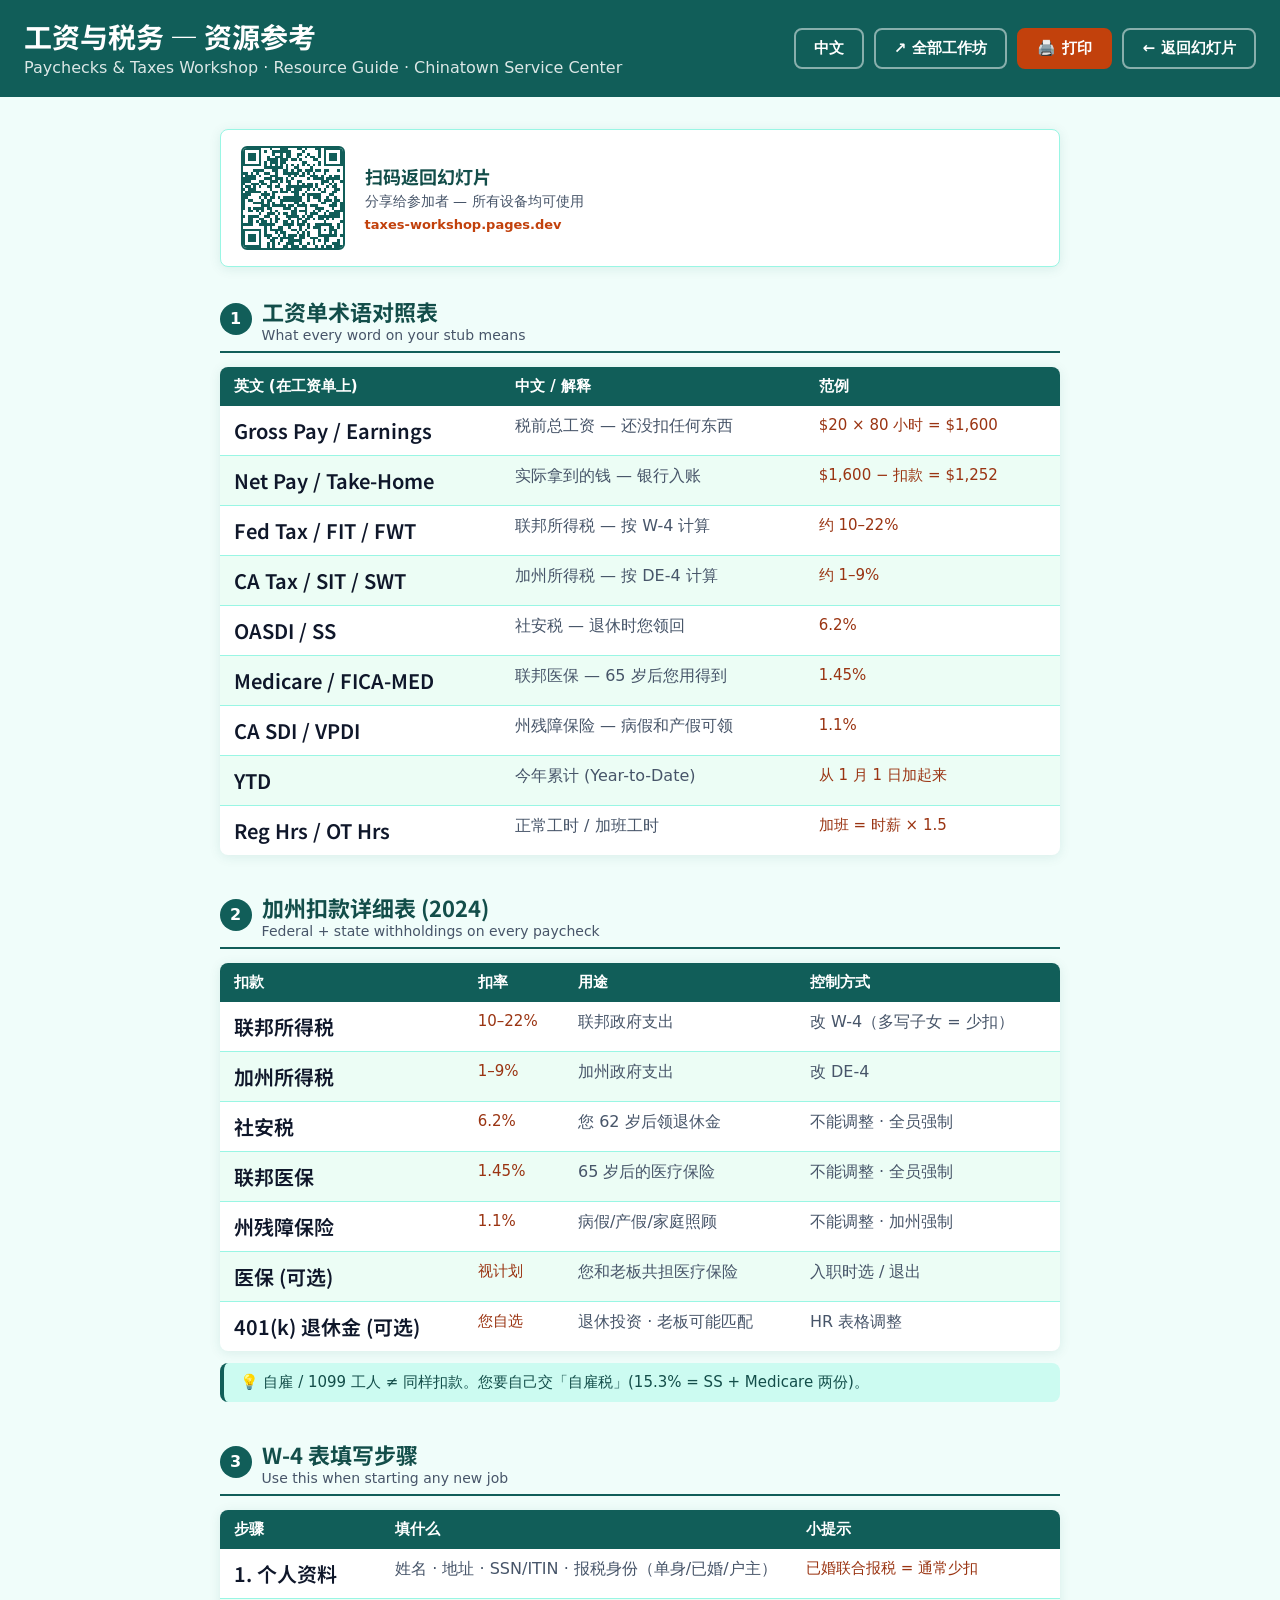
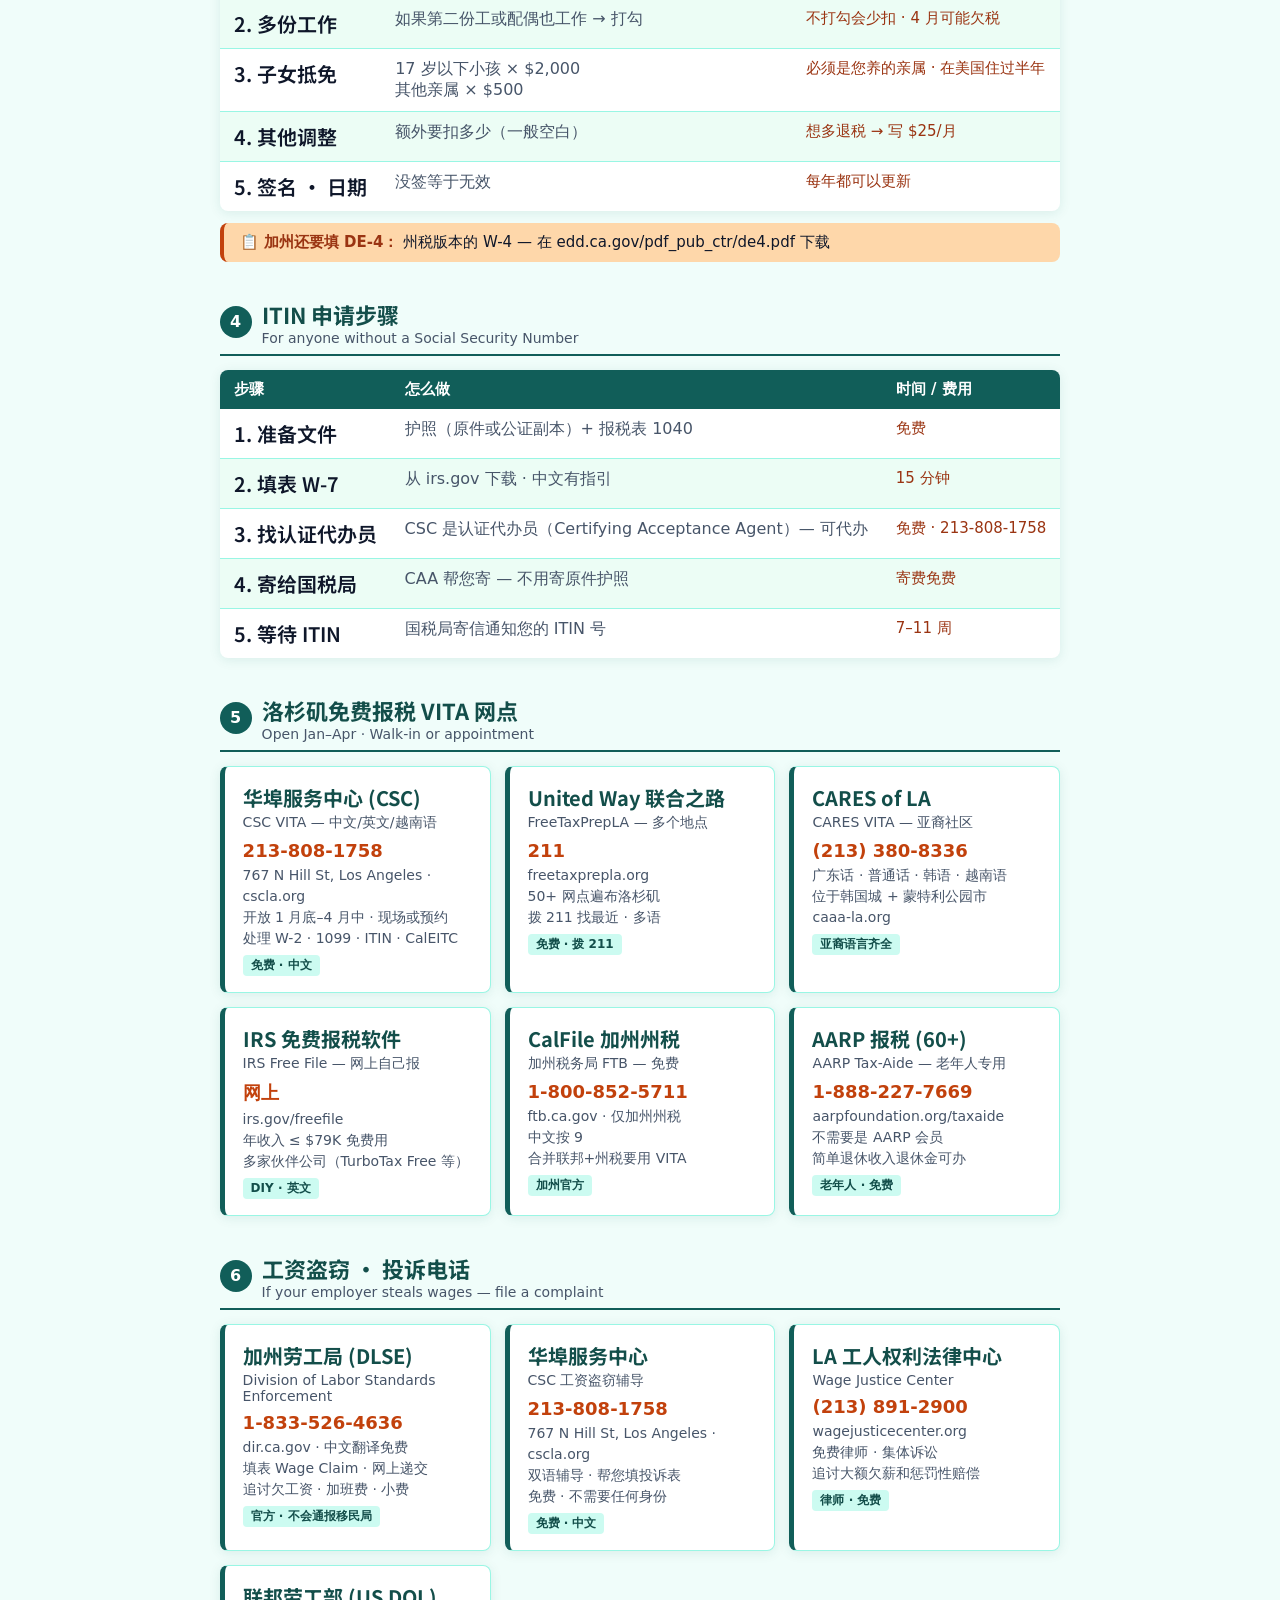
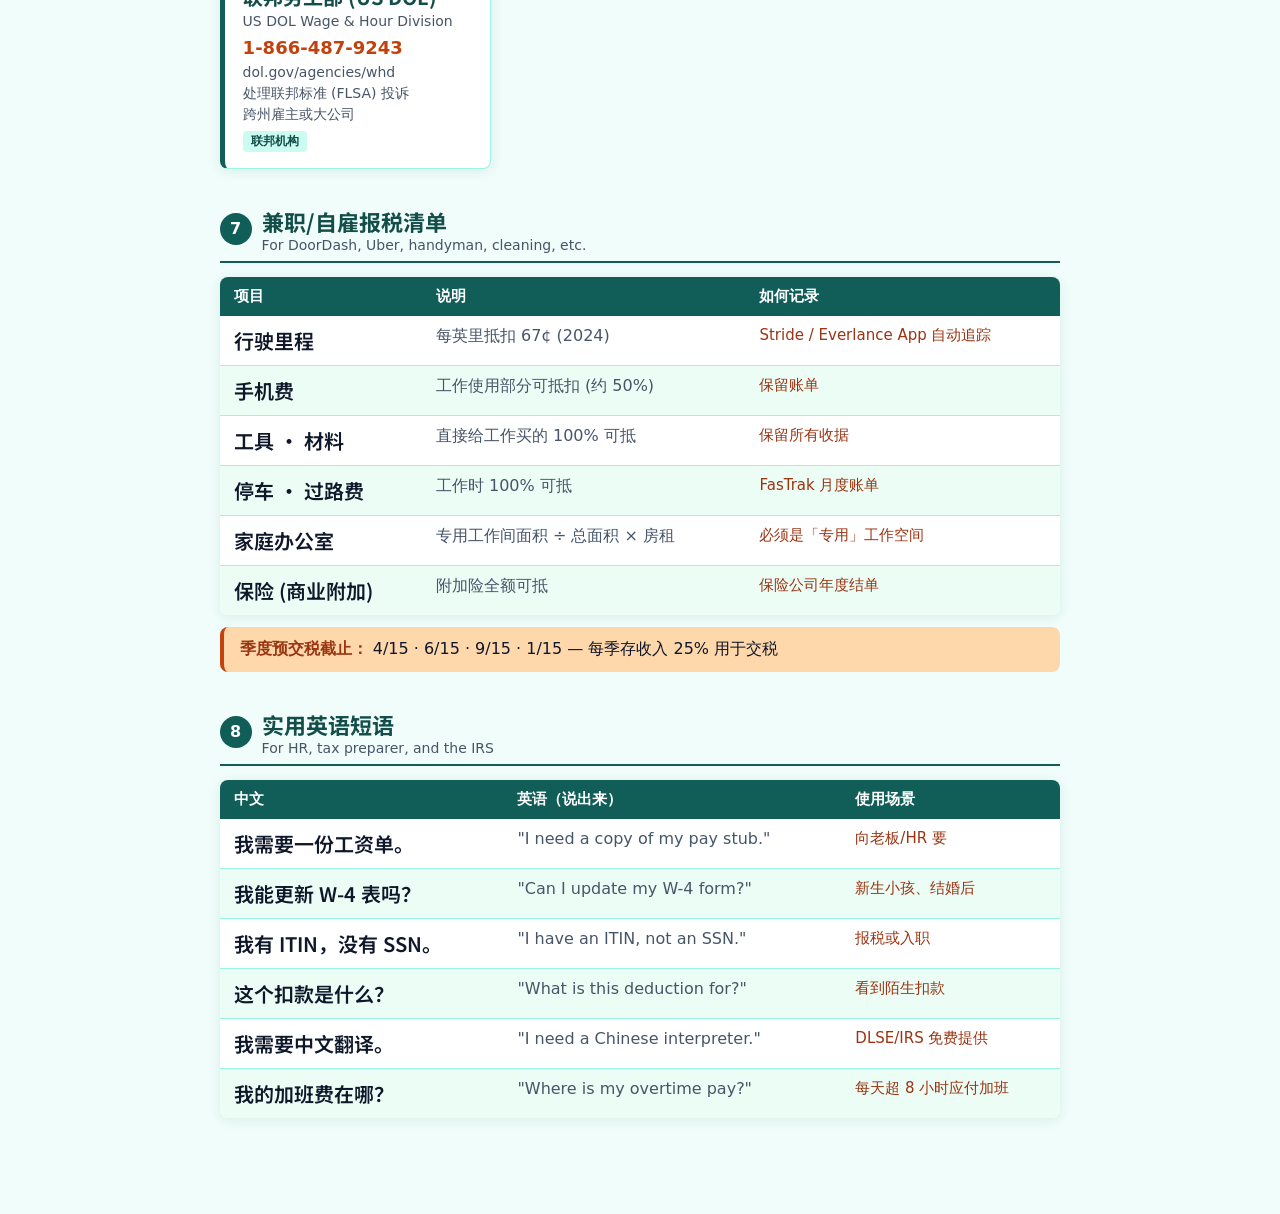
==== commit d5030177: "Update CSC phone number to 213-808-1758 Co-Authored-By: Claude Opus 4.8 (1M context) <noreply@anthro" ====
--- a/resources.html
+++ b/resources.html
@@ -266,7 +266,7 @@
         <tr>
           <td class="zh-cell"><span class="zh">3. 找认证代办员</span><span class="en">3. Find a CAA</span></td>
           <td class="en-cell"><span class="zh">CSC 是认证代办员（Certifying Acceptance Agent）— 可代办</span><span class="en">CSC is a Certifying Acceptance Agent — we can process for you</span></td>
-          <td class="tip-cell"><span class="zh">免费 · 213-808-1700</span><span class="en">Free · 213-808-1700</span></td>
+          <td class="tip-cell"><span class="zh">免费 · 213-808-1758</span><span class="en">Free · 213-808-1758</span></td>
         </tr>
         <tr>
           <td class="zh-cell"><span class="zh">4. 寄给国税局</span><span class="en">4. Mail to IRS</span></td>
@@ -295,7 +295,7 @@
       <div class="org-card">
         <div class="org-name-zh"><span class="zh">华埠服务中心 (CSC)</span><span class="en">Chinatown Service Center</span></div>
         <div class="org-name-en"><span class="zh">CSC VITA — 中文/英文/越南语</span><span class="en">CSC VITA — Chinese/English/Vietnamese</span></div>
-        <div class="org-phone">213-808-1700</div>
+        <div class="org-phone">213-808-1758</div>
         <div class="org-detail">
           <span class="zh">767 N Hill St, Los Angeles · cscla.org<br>开放 1 月底–4 月中 · 现场或预约<br>处理 W-2 · 1099 · ITIN · CalEITC</span>
           <span class="en">767 N Hill St, Los Angeles · cscla.org<br>Open late Jan–mid Apr · Walk-in or appointment<br>Handles W-2, 1099, ITIN, CalEITC</span>
@@ -378,7 +378,7 @@
       <div class="org-card">
         <div class="org-name-zh"><span class="zh">华埠服务中心</span><span class="en">Chinatown Service Center</span></div>
         <div class="org-name-en"><span class="zh">CSC 工资盗窃辅导</span><span class="en">CSC Wage Theft Counseling</span></div>
-        <div class="org-phone">213-808-1700</div>
+        <div class="org-phone">213-808-1758</div>
         <div class="org-detail">
           <span class="zh">767 N Hill St, Los Angeles · cscla.org<br>双语辅导 · 帮您填投诉表<br>免费 · 不需要任何身份</span>
           <span class="en">767 N Hill St, Los Angeles · cscla.org<br>Bilingual support filing complaints<br>Free · No status required</span>
--- a/styles.css
+++ b/styles.css
@@ -1280,3 +1280,60 @@
     animation-duration: 0.01ms !important;
   }
 }
+
+
+/* ── Hub back-chip (link to csc-workshops.pages.dev parent hub) ── */
+.hub-back-chip {
+  display: inline-flex;
+  align-items: center;
+  gap: 5px;
+  padding: 4px 11px 4px 9px;
+  font-family: inherit;
+  font-size: 12px;
+  font-weight: 600;
+  color: rgba(255, 255, 255, 0.85);
+  background: rgba(255, 255, 255, 0.12);
+  border: 1px solid rgba(255, 255, 255, 0.18);
+  border-radius: 999px;
+  text-decoration: none;
+  white-space: nowrap;
+  transition: background-color 150ms ease, color 150ms ease, transform 150ms ease;
+}
+.hub-back-chip:hover {
+  background: rgba(255, 255, 255, 0.22);
+  color: white;
+  transform: translateX(-2px);
+}
+.hub-back-chip:focus-visible {
+  outline: 2px solid white;
+  outline-offset: 2px;
+}
+.hub-back-chip svg { flex-shrink: 0; opacity: 0.9; }
+
+/* ===== PRINT: slide handout (one slide per page) ===== */
+@page { size: landscape; margin: 12mm; }
+
+@media print {
+  html, body { height: auto !important; overflow: visible !important;
+               background: #fff !important; color: #000 !important; }
+  .slides-area, #slidesArea { position: static !important; overflow: visible !important; }
+  .slide {
+    display: block !important; position: static !important; inset: auto !important;
+    height: auto !important; min-height: auto !important; overflow: visible !important;
+    page-break-after: always; break-after: page; cursor: default;
+    zoom: 0.7;
+  }
+  .slide:last-child { page-break-after: auto; break-after: auto; }
+  .slide, .slide * { animation: none !important; }
+  /* hide interactive chrome (nav, toggles, reveal + print buttons, hub link) */
+  .slide-header, .slide-footer, .lang-toggle, .skip-to-main, .key-hint,
+  .nav-btn, .progress-track, .progress-label, .progress-dots, .progress-fill,
+  .hub-back-chip, .start-hint, [data-action], nav { display: none !important; }
+  /* keep small blocks intact across page breaks */
+  .answer-block, .activity-answer, .activity-answer-box, .note-block,
+  [class*="card"], [class*="-box"], [class*="callout"] { break-inside: avoid; page-break-inside: avoid; }
+  /* force-reveal gated answers so the handout is complete */
+  .answer-block, .answer, .activity-answer, .activity-answer-box,
+  .blank-answer, .paycheck-hidden, .option-match,
+  .q1-answer, .q2-answer, .q3-answer, .q2-block, .q3-block { display: block !important; }
+}
